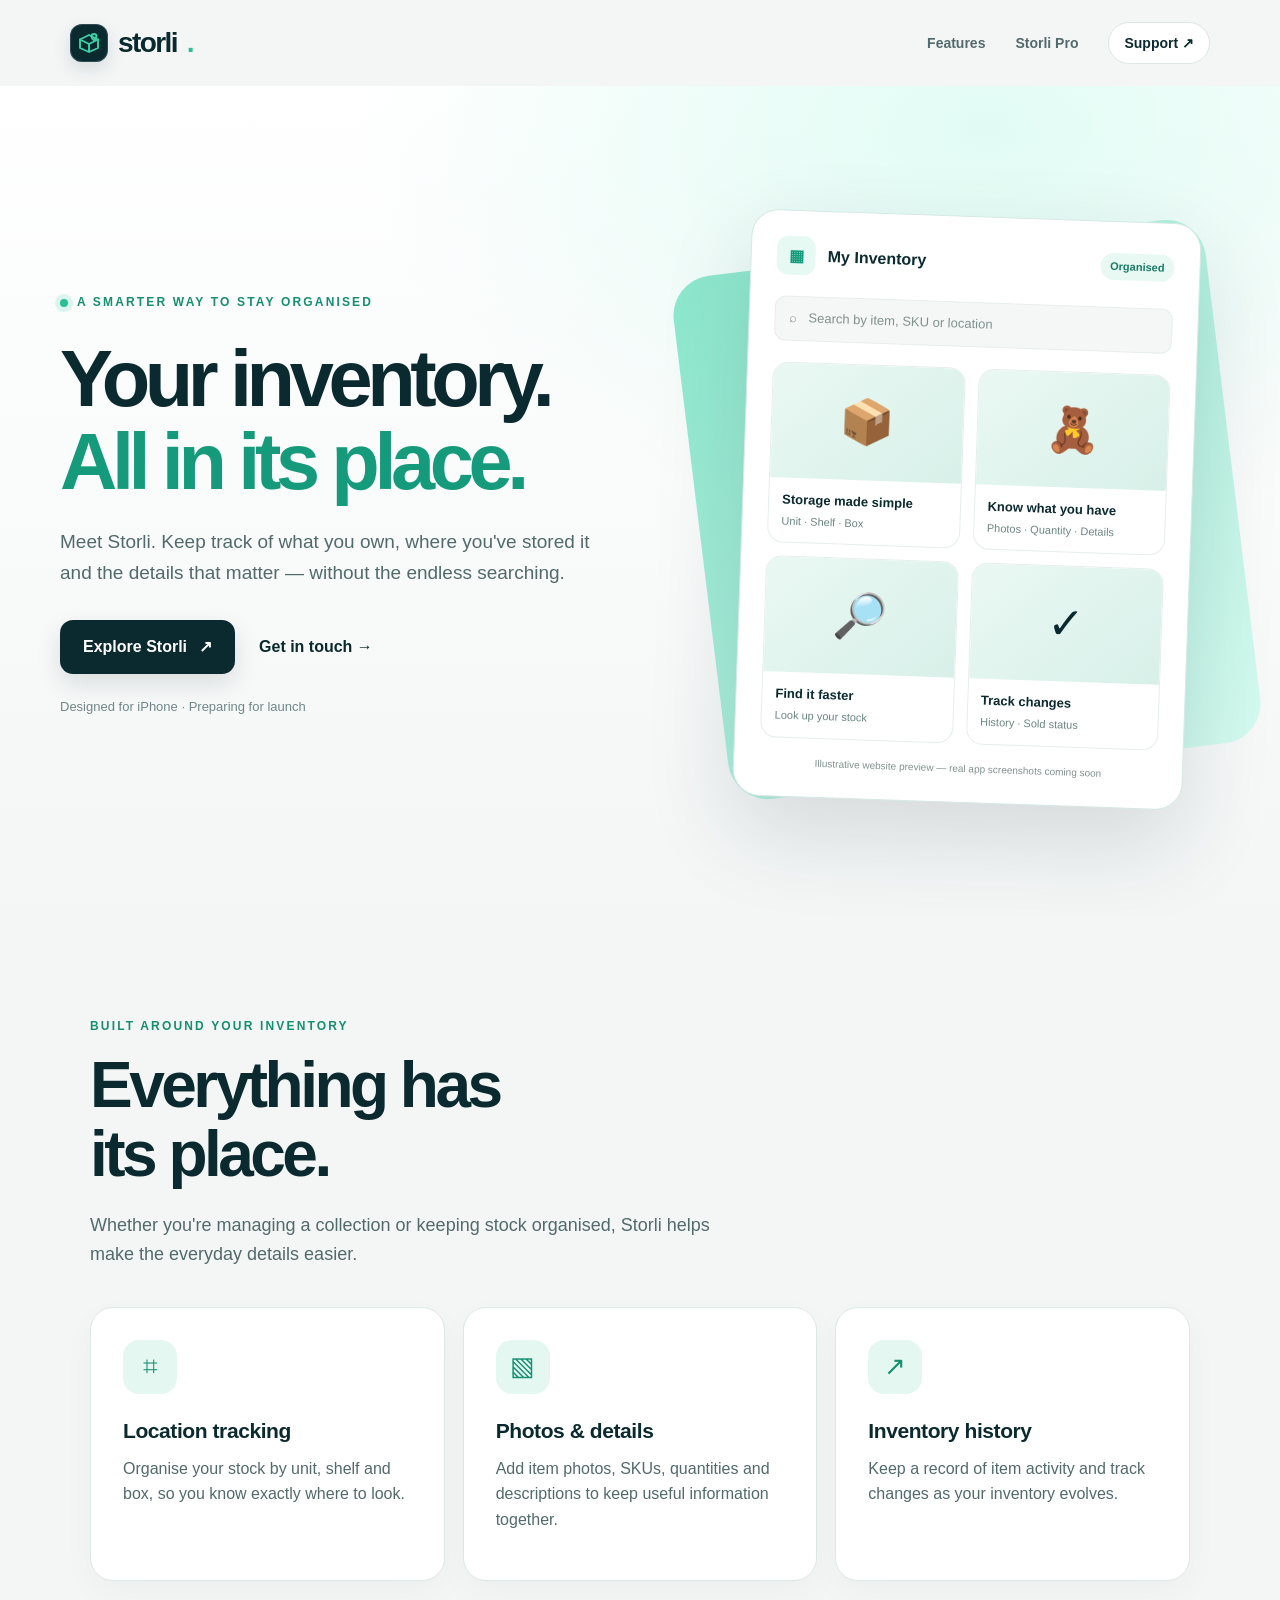
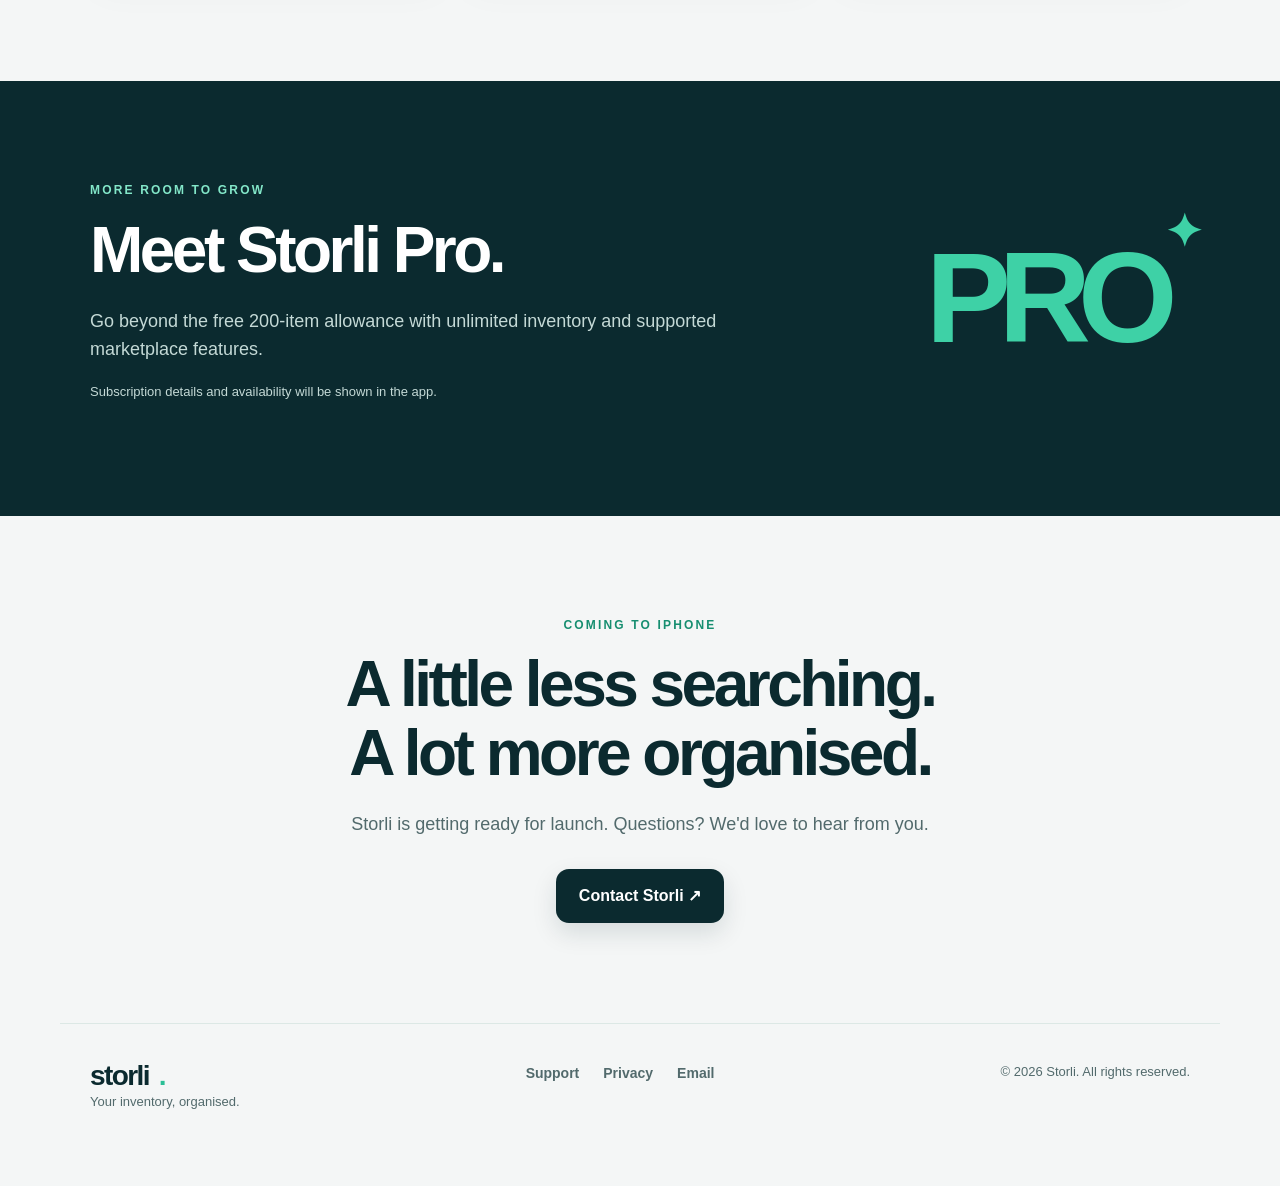
==== index.html @ d8a902a0 "Add files via upload" ====
<!doctype html>
<html lang="en"><head><meta charset="utf-8"><meta name="viewport" content="width=device-width,initial-scale=1"><meta name="theme-color" content="#0B2A2F"><meta name="description" content="Storli helps you organise your inventory, track where items are stored and find stock fast."><title>Storli — Your inventory, organised.</title><link rel="stylesheet" href="styles.css"></head>
<body>
<header class="nav"><a class="brand" href="/" aria-label="Storli home"><span class="brand-icon" aria-label="Illustrative brand mark; replace with approved app logo"><svg viewBox="0 0 24 24" fill="none" stroke="currentColor" stroke-width="1.9" stroke-linecap="round" stroke-linejoin="round" aria-hidden="true"><path d="M3 8.5 12 4l9 4.5-9 4.5-9-4.5Z"/><path d="M3 8.5V17l9 4 9-4v-8.5M12 13v8"/><path d="M17 3c-1.5 0-2.5 1-2.5 2.4 0 1.6 2.5 3.8 2.5 3.8s2.5-2.2 2.5-3.8C19.5 4 18.5 3 17 3Z"/></svg></span>storli<span class="word-dot">.</span></a><nav aria-label="Main navigation"><a href="#features">Features</a><a href="#pro">Storli Pro</a><a class="nav-cta" href="support.html">Support ↗</a></nav></header>
<main>
<section class="hero"><div class="hero-inner"><div class="hero-copy reveal"><div class="eyebrow">A smarter way to stay organised</div><h1>Your inventory.<br><em>All in its place.</em></h1><p>Meet Storli. Keep track of what you own, where you've stored it and the details that matter — without the endless searching.</p><div class="actions"><a class="button" href="#features">Explore Storli <span aria-hidden="true">↗</span></a><a class="quiet" href="support.html">Get in touch →</a></div><p class="micro">Designed for iPhone · Preparing for launch</p></div>
<div class="preview-shell reveal"><div class="preview" aria-label="Illustrative inventory preview, not a screenshot of the app"><div class="preview-head"><span class="preview-icon">▦</span><span>My Inventory</span><span class="preview-count">Organised</span></div><div class="searchbar">⌕ &nbsp; Search by item, SKU or location</div><div class="sample-grid"><div class="sample"><div class="illustration">📦</div><div class="sample-body"><b>Storage made simple</b><small>Unit · Shelf · Box</small></div></div><div class="sample"><div class="illustration">🧸</div><div class="sample-body"><b>Know what you have</b><small>Photos · Quantity · Details</small></div></div><div class="sample"><div class="illustration">🔎</div><div class="sample-body"><b>Find it faster</b><small>Look up your stock</small></div></div><div class="sample"><div class="illustration">✓</div><div class="sample-body"><b>Track changes</b><small>History · Sold status</small></div></div></div><div class="preview-foot">Illustrative website preview — real app screenshots coming soon</div></div></div></div></section>
<section class="section" id="features"><div class="section-label">Built around your inventory</div><h2>Everything has<br>its place.</h2><p class="section-intro">Whether you're managing a collection or keeping stock organised, Storli helps make the everyday details easier.</p><div class="features"><article><div class="feature-icon">⌗</div><h3>Location tracking</h3><p>Organise your stock by unit, shelf and box, so you know exactly where to look.</p></article><article><div class="feature-icon">▧</div><h3>Photos & details</h3><p>Add item photos, SKUs, quantities and descriptions to keep useful information together.</p></article><article><div class="feature-icon">↗</div><h3>Inventory history</h3><p>Keep a record of item activity and track changes as your inventory evolves.</p></article></div></section>
<div class="pro-wrap"><section class="section pro" id="pro"><div><div class="section-label">More room to grow</div><h2>Meet Storli Pro.</h2><p>Go beyond the free 200-item allowance with unlimited inventory and supported marketplace features.</p><p class="pro-note">Subscription details and availability will be shown in the app.</p></div><div class="pro-mark" aria-label="Storli Pro">PRO<span>✦</span></div></section></div>
<section class="section final-cta"><div class="section-label">Coming to iPhone</div><h2>A little less searching.<br>A lot more organised.</h2><p>Storli is getting ready for launch. Questions? We'd love to hear from you.</p><a class="button" href="mailto:support@storliapp.co.uk">Contact Storli ↗</a></section>
</main><footer><div><a class="brand" href="/">storli<span class="word-dot">.</span></a><p>Your inventory, organised.</p></div><div class="footer-links"><a href="support.html">Support</a><a href="privacy.html">Privacy</a><a href="mailto:support@storliapp.co.uk">Email</a></div><small>© <span id="year"></span> Storli. All rights reserved.</small></footer><script src="script.js"></script></body></html>
---- styles.css ----
:root{color-scheme:light;--mint:#3ED1A6;--mint-deep:#2BBF96;--ink:#0B2A2F;--bg:#F4F6F6;--white:#fff;--muted:#526a6c;--line:#dce8e5;--shadow:0 24px 65px rgba(11,42,47,.09)}*{box-sizing:border-box}html{scroll-behavior:smooth}body{margin:0;color:var(--ink);background:var(--bg);font-family:-apple-system,BlinkMacSystemFont,"Segoe UI",sans-serif;line-height:1.6;-webkit-font-smoothing:antialiased}a{color:inherit;text-decoration:none}a:focus-visible,button:focus-visible{outline:3px solid var(--mint-deep);outline-offset:4px}.nav{display:flex;align-items:center;justify-content:space-between;gap:18px;max-width:1200px;margin:auto;padding:22px 30px}.brand{display:inline-flex;align-items:center;gap:10px;font-size:28px;font-weight:800;letter-spacing:-1.6px;line-height:1}.brand span.word-dot{color:var(--mint-deep)}.brand-icon{width:38px;height:38px;display:grid;place-items:center;background:var(--ink);color:var(--mint);border-radius:12px;box-shadow:0 7px 18px #0b2a2f20}.brand-icon svg{width:24px;height:24px}.brand-icon[aria-label]{position:relative}.brand-icon:after{content:"";position:absolute;inset:0;border:1px solid #ffffff28;border-radius:12px}nav{display:flex;align-items:center;gap:30px}nav a,.footer-links a{font-size:14px;font-weight:650;color:var(--muted)}nav a:hover,.footer-links a:hover{color:var(--mint-deep)}.nav .nav-cta{border:1px solid var(--line);background:#fff;padding:9px 15px;border-radius:999px;color:var(--ink)}.hero{position:relative;overflow:hidden;padding:102px 25px 86px;background:radial-gradient(ellipse 65% 65% at 77% 5%,#baf8e66e,transparent 75%),linear-gradient(180deg,#fff 0%,var(--bg) 100%)}.hero-inner{max-width:1160px;margin:auto;display:grid;grid-template-columns:1.08fr .92fr;align-items:center;gap:60px}.eyebrow,.section-label{font-size:12px;letter-spacing:.18em;font-weight:800;color:#168e70;text-transform:uppercase}.eyebrow{display:inline-flex;align-items:center;gap:9px}.eyebrow:before{content:"";width:8px;height:8px;border-radius:50%;background:var(--mint-deep);box-shadow:0 0 0 5px #3ed1a62b}h1,h2,h3,p{margin-top:0}.hero h1{font-size:clamp(48px,6.2vw,85px);line-height:1.04;letter-spacing:-.068em;margin:24px 0}.hero h1 em{font-style:normal;color:#159b7b}.hero p{font-size:19px;color:var(--muted);max-width:550px}.actions{display:flex;align-items:center;flex-wrap:wrap;gap:24px;margin-top:32px}.button{display:inline-flex;align-items:center;justify-content:center;gap:12px;background:var(--ink);color:#fff;padding:14px 23px;border-radius:13px;font-weight:750;box-shadow:0 10px 24px #0b2a2f20;transition:transform .2s,background .2s}.button:hover{transform:translateY(-2px);background:#15515a}.quiet{font-weight:700;color:var(--ink)}.quiet:hover{color:#168e70}.micro{font-size:13px!important;color:#708789!important;margin-top:23px}.preview-shell{position:relative;padding:28px}.preview-shell:before{content:"";position:absolute;inset:9% -3%;border-radius:40px;background:linear-gradient(135deg,#8be7cc,#d5faf0);transform:rotate(-7deg)}.preview{position:relative;border:1px solid #d5e9e3;background:#fff;border-radius:27px;padding:25px;box-shadow:0 35px 90px #0b2a2f24;transform:rotate(2deg)}.preview-head{display:flex;align-items:center;gap:12px;font-weight:800}.preview-icon{display:grid;place-items:center;width:39px;height:39px;border-radius:12px;background:#e6faf3;color:#159b7b}.preview-count{margin-left:auto;background:#e8f9f3;color:#177c64;border-radius:999px;padding:5px 10px;font-size:11px}.searchbar{background:#f4f7f6;border:1px solid #e7eeeb;color:#80918e;border-radius:11px;padding:11px 14px;margin:21px 0;font-size:13px}.sample-grid{display:grid;grid-template-columns:repeat(2,1fr);gap:13px}.sample{border:1px solid #e6eeeb;border-radius:16px;overflow:hidden;background:#fff}.illustration{height:115px;display:grid;place-items:center;background:linear-gradient(140deg,#eaf8f3,#d8f0e9);font-size:44px}.sample-body{padding:12px 13px;display:flex;flex-direction:column;gap:2px}.sample b{font-size:13px}.sample small{font-size:11px;color:#6b8581}.preview-foot{font-size:10px;text-align:center;color:#80918e;margin-top:17px}.section{max-width:1160px;margin:auto;padding:100px 30px}.section h2{font-size:clamp(39px,5vw,64px);line-height:1.08;letter-spacing:-.055em;margin:15px 0 22px}.section-intro{max-width:620px;color:var(--muted);font-size:18px;margin-bottom:38px}.features{display:grid;grid-template-columns:repeat(3,1fr);gap:18px}.features article{padding:32px;border:1px solid var(--line);border-radius:23px;background:#fff;box-shadow:0 12px 35px #0b2a2f08;transition:transform .2s,box-shadow .2s}.features article:hover{transform:translateY(-4px);box-shadow:var(--shadow)}.feature-icon{display:grid;place-items:center;width:54px;height:54px;border-radius:16px;background:#e4f8f1;color:#168e70;font-size:26px}.features h3{margin:20px 0 8px;font-size:21px;letter-spacing:-.02em}.features p,.pro p,.final-cta p{color:var(--muted);font-size:16px}.pro-wrap{background:var(--ink);color:#fff;overflow:hidden}.pro{display:flex;justify-content:space-between;align-items:center;gap:40px}.pro .section-label{color:#83e7c9}.pro>div:first-child{max-width:670px}.pro p{color:#c4d9d6;font-size:18px}.pro-mark{position:relative;font-size:clamp(68px,10vw,150px);font-weight:900;letter-spacing:-.1em;color:var(--mint)}.pro-mark span{font-size:.35em;vertical-align:top}.pro-note{font-size:13px!important}.final-cta{text-align:center}.final-cta p{font-size:18px;margin-bottom:30px}footer{max-width:1160px;margin:auto;padding:38px 30px 60px;border-top:1px solid var(--line);display:flex;justify-content:space-between;align-items:start;gap:22px;flex-wrap:wrap}footer p,footer small{color:var(--muted);font-size:13px}.footer-links{display:flex;gap:24px;flex-wrap:wrap}.subpage{max-width:830px;margin:75px auto 115px;padding:0 30px;min-height:45vh}.subpage h1{font-size:clamp(43px,6vw,67px);line-height:1.1;letter-spacing:-.055em;margin:16px 0 22px}.subpage p,.subpage li{color:var(--muted)}.subpage a:not(.button){color:#168e70;text-decoration:underline;text-underline-offset:3px}.notice{border:1px solid #f0d69b;background:#fff9ec;border-radius:18px;padding:23px;margin:32px 0}.notice p{margin-bottom:0}.info-card{background:#fff;border:1px solid var(--line);padding:26px;border-radius:20px;margin:30px 0}.info-card h2{margin-bottom:8px}.info-card p:last-child{margin-bottom:0}.reveal{animation:fadeUp .65s both}@keyframes fadeUp{from{opacity:0;transform:translateY(18px)}to{opacity:1;transform:translateY(0)}}@media(prefers-reduced-motion:reduce){html{scroll-behavior:auto}.reveal{animation:none}.button,.features article{transition:none}}@media(max-width:850px){.hero-inner{grid-template-columns:1fr;gap:35px}.hero{padding-top:65px}.hero-copy{text-align:center}.hero p{margin-left:auto;margin-right:auto}.actions{justify-content:center}.micro{text-align:center}.preview-shell{max-width:540px;margin:auto;width:100%}.features{grid-template-columns:1fr 1fr}.pro-mark{font-size:100px}}@media(max-width:620px){.nav{padding:17px 20px}.brand{font-size:24px}.brand-icon{width:34px;height:34px}nav{gap:14px}nav a{font-size:12px}nav .nav-cta{display:none}.hero{padding:62px 18px 70px}.hero h1{font-size:clamp(46px,12vw,66px)}.hero p{font-size:17px}.actions{gap:20px}.preview-shell{padding:10px}.preview{padding:15px;border-radius:20px}.illustration{height:85px}.section{padding:75px 22px}.features{grid-template-columns:1fr}.pro{display:block}.pro-mark{margin-top:25px;font-size:90px}.subpage{margin-top:55px;padding:0 22px}footer{display:block;padding:32px 22px 55px}.footer-links{margin:23px 0}}
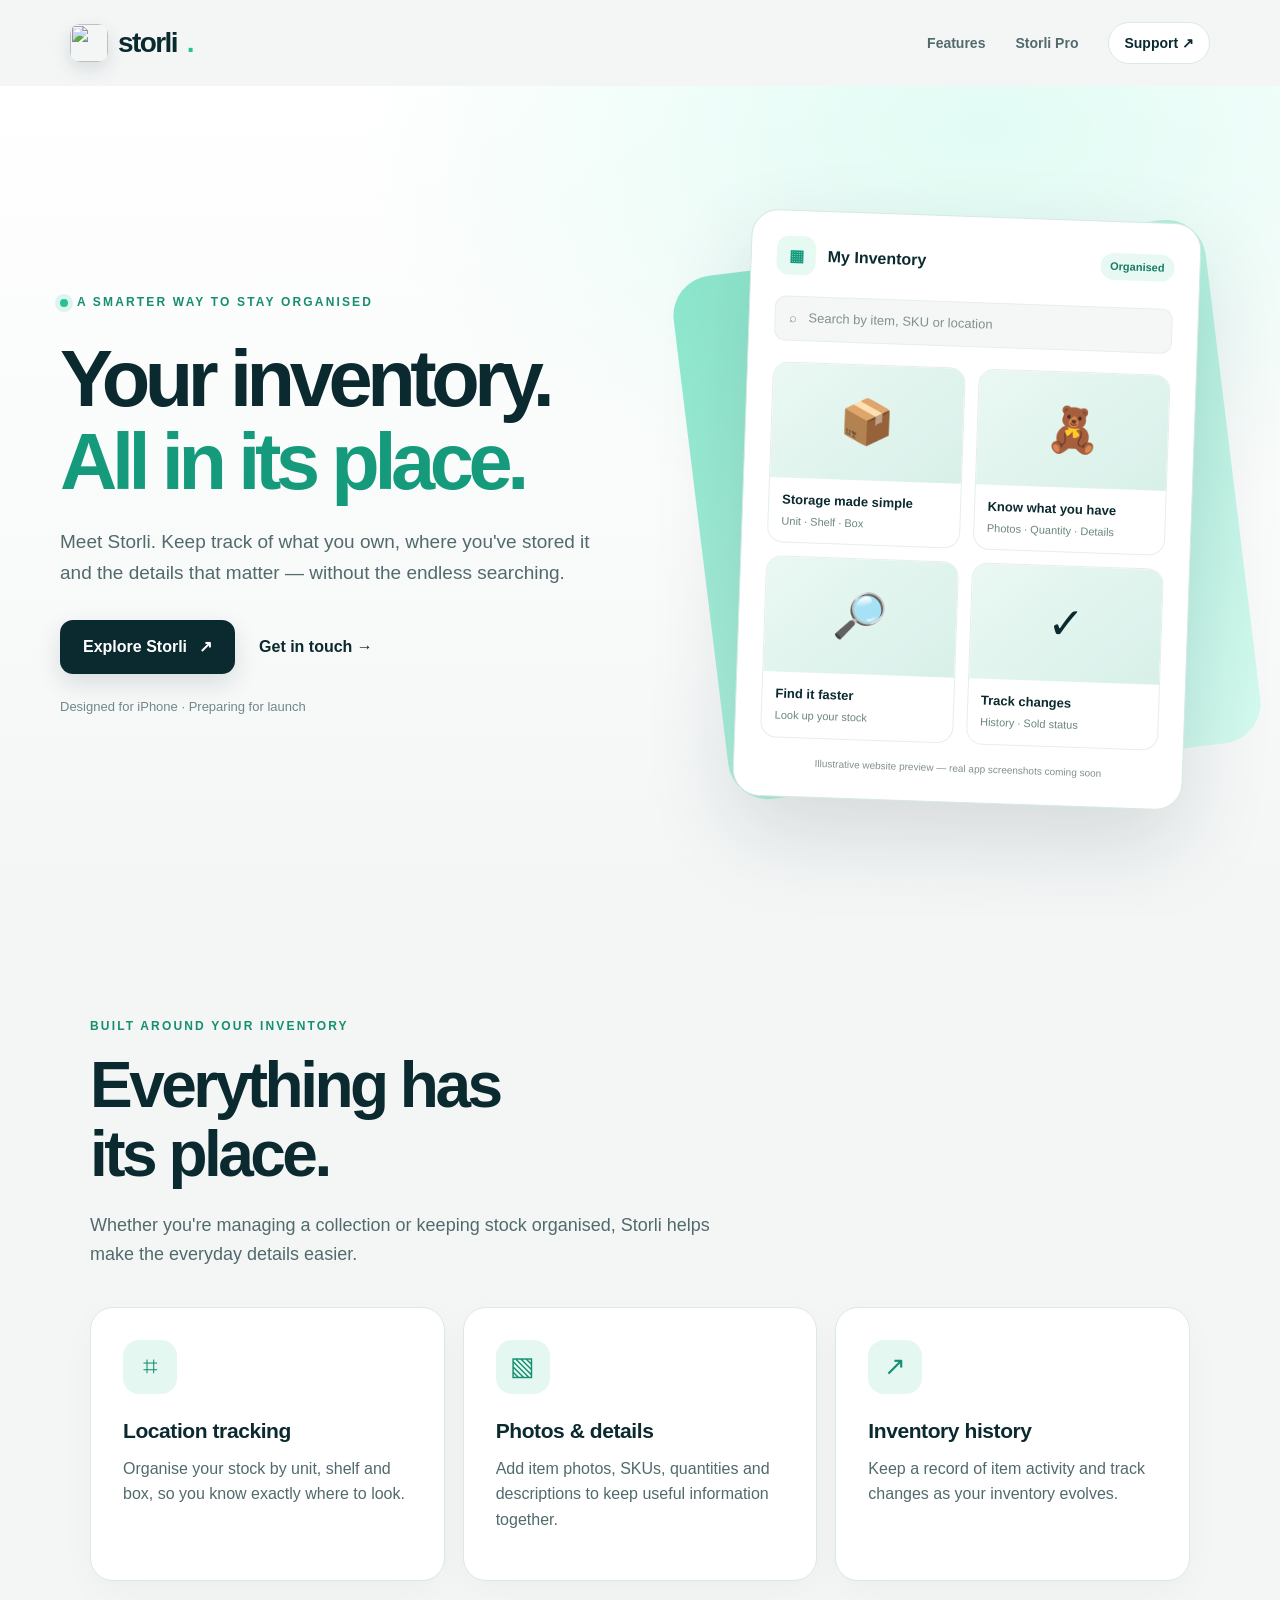
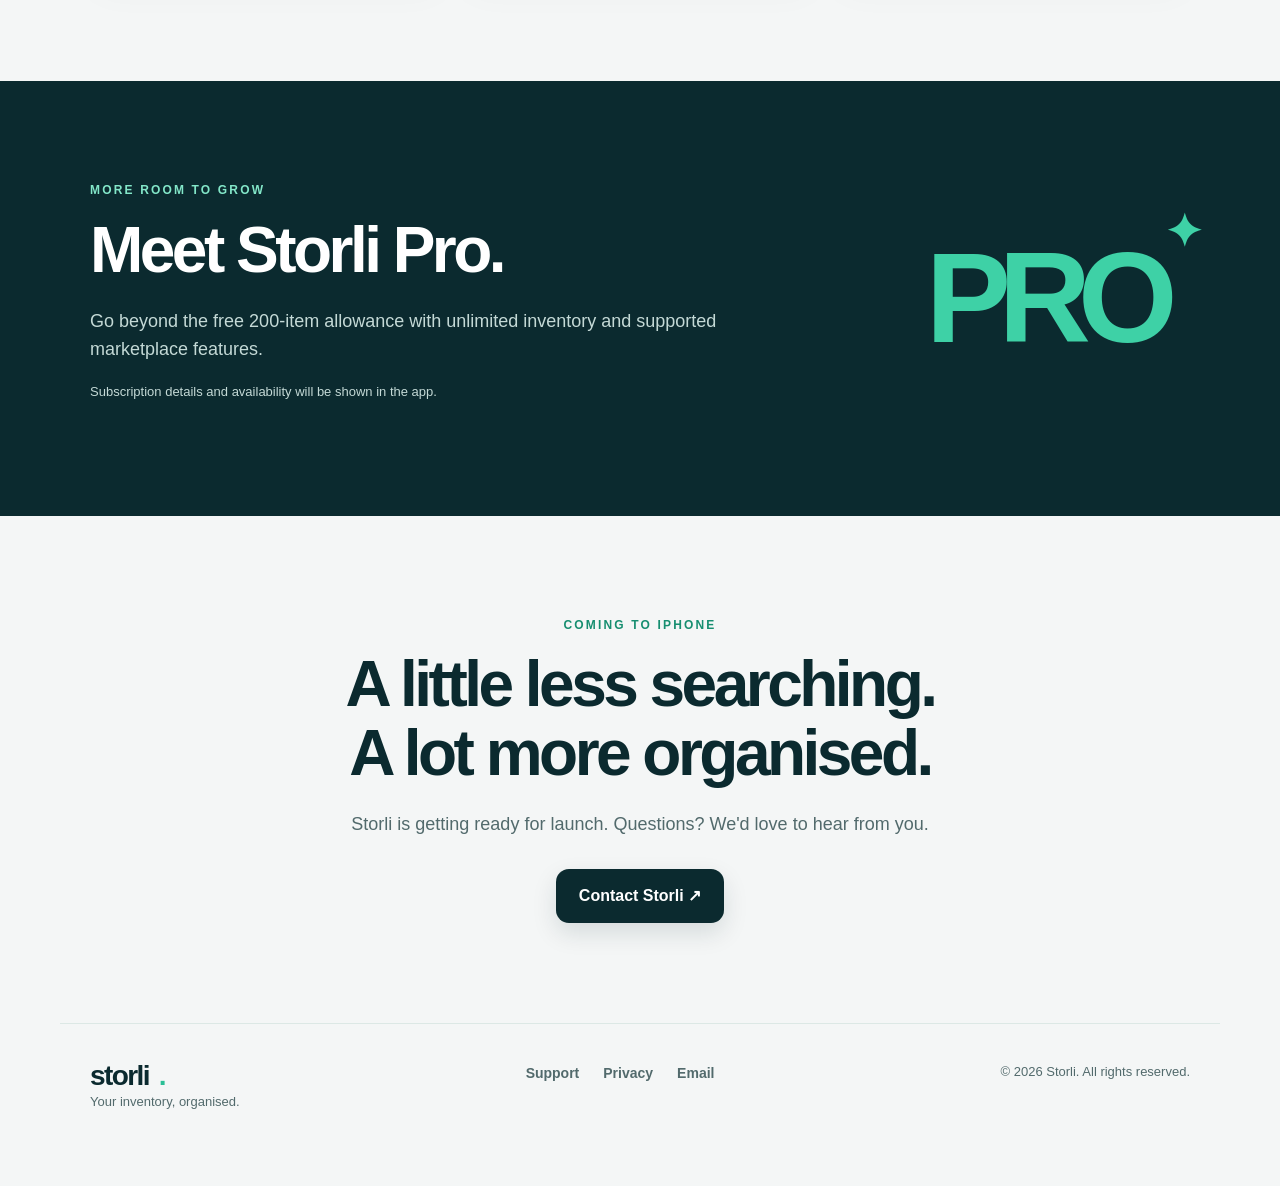
==== commit 238289d1: "Add files via upload" ====
--- a/index.html
+++ b/index.html
@@ -1,7 +1,7 @@
 <!doctype html>
-<html lang="en"><head><meta charset="utf-8"><meta name="viewport" content="width=device-width,initial-scale=1"><meta name="theme-color" content="#0B2A2F"><meta name="description" content="Storli helps you organise your inventory, track where items are stored and find stock fast."><title>Storli — Your inventory, organised.</title><link rel="stylesheet" href="styles.css"></head>
+<html lang="en"><head><meta charset="utf-8"><meta name="viewport" content="width=device-width,initial-scale=1"><meta name="theme-color" content="#0B2A2F"><meta name="description" content="Storli helps you organise your inventory, track where items are stored and find stock fast."><title>Storli — Your inventory, organised.</title><link rel="icon" type="image/png" href="favicon.png"><link rel="apple-touch-icon" href="apple-touch-icon.png"><link rel="stylesheet" href="styles.css"></head>
 <body>
-<header class="nav"><a class="brand" href="/" aria-label="Storli home"><span class="brand-icon" aria-label="Illustrative brand mark; replace with approved app logo"><svg viewBox="0 0 24 24" fill="none" stroke="currentColor" stroke-width="1.9" stroke-linecap="round" stroke-linejoin="round" aria-hidden="true"><path d="M3 8.5 12 4l9 4.5-9 4.5-9-4.5Z"/><path d="M3 8.5V17l9 4 9-4v-8.5M12 13v8"/><path d="M17 3c-1.5 0-2.5 1-2.5 2.4 0 1.6 2.5 3.8 2.5 3.8s2.5-2.2 2.5-3.8C19.5 4 18.5 3 17 3Z"/></svg></span>storli<span class="word-dot">.</span></a><nav aria-label="Main navigation"><a href="#features">Features</a><a href="#pro">Storli Pro</a><a class="nav-cta" href="support.html">Support ↗</a></nav></header>
+<header class="nav"><a class="brand" href="/" aria-label="Storli home"><img class="brand-icon" src="assets/storli-icon.png" alt="" width="38" height="38">storli<span class="word-dot">.</span></a><nav aria-label="Main navigation"><a href="#features">Features</a><a href="#pro">Storli Pro</a><a class="nav-cta" href="support.html">Support ↗</a></nav></header>
 <main>
 <section class="hero"><div class="hero-inner"><div class="hero-copy reveal"><div class="eyebrow">A smarter way to stay organised</div><h1>Your inventory.<br><em>All in its place.</em></h1><p>Meet Storli. Keep track of what you own, where you've stored it and the details that matter — without the endless searching.</p><div class="actions"><a class="button" href="#features">Explore Storli <span aria-hidden="true">↗</span></a><a class="quiet" href="support.html">Get in touch →</a></div><p class="micro">Designed for iPhone · Preparing for launch</p></div>
 <div class="preview-shell reveal"><div class="preview" aria-label="Illustrative inventory preview, not a screenshot of the app"><div class="preview-head"><span class="preview-icon">▦</span><span>My Inventory</span><span class="preview-count">Organised</span></div><div class="searchbar">⌕ &nbsp; Search by item, SKU or location</div><div class="sample-grid"><div class="sample"><div class="illustration">📦</div><div class="sample-body"><b>Storage made simple</b><small>Unit · Shelf · Box</small></div></div><div class="sample"><div class="illustration">🧸</div><div class="sample-body"><b>Know what you have</b><small>Photos · Quantity · Details</small></div></div><div class="sample"><div class="illustration">🔎</div><div class="sample-body"><b>Find it faster</b><small>Look up your stock</small></div></div><div class="sample"><div class="illustration">✓</div><div class="sample-body"><b>Track changes</b><small>History · Sold status</small></div></div></div><div class="preview-foot">Illustrative website preview — real app screenshots coming soon</div></div></div></div></section>
--- a/styles.css
+++ b/styles.css
@@ -1 +1,4 @@
 :root{color-scheme:light;--mint:#3ED1A6;--mint-deep:#2BBF96;--ink:#0B2A2F;--bg:#F4F6F6;--white:#fff;--muted:#526a6c;--line:#dce8e5;--shadow:0 24px 65px rgba(11,42,47,.09)}*{box-sizing:border-box}html{scroll-behavior:smooth}body{margin:0;color:var(--ink);background:var(--bg);font-family:-apple-system,BlinkMacSystemFont,"Segoe UI",sans-serif;line-height:1.6;-webkit-font-smoothing:antialiased}a{color:inherit;text-decoration:none}a:focus-visible,button:focus-visible{outline:3px solid var(--mint-deep);outline-offset:4px}.nav{display:flex;align-items:center;justify-content:space-between;gap:18px;max-width:1200px;margin:auto;padding:22px 30px}.brand{display:inline-flex;align-items:center;gap:10px;font-size:28px;font-weight:800;letter-spacing:-1.6px;line-height:1}.brand span.word-dot{color:var(--mint-deep)}.brand-icon{width:38px;height:38px;display:grid;place-items:center;background:var(--ink);color:var(--mint);border-radius:12px;box-shadow:0 7px 18px #0b2a2f20}.brand-icon svg{width:24px;height:24px}.brand-icon[aria-label]{position:relative}.brand-icon:after{content:"";position:absolute;inset:0;border:1px solid #ffffff28;border-radius:12px}nav{display:flex;align-items:center;gap:30px}nav a,.footer-links a{font-size:14px;font-weight:650;color:var(--muted)}nav a:hover,.footer-links a:hover{color:var(--mint-deep)}.nav .nav-cta{border:1px solid var(--line);background:#fff;padding:9px 15px;border-radius:999px;color:var(--ink)}.hero{position:relative;overflow:hidden;padding:102px 25px 86px;background:radial-gradient(ellipse 65% 65% at 77% 5%,#baf8e66e,transparent 75%),linear-gradient(180deg,#fff 0%,var(--bg) 100%)}.hero-inner{max-width:1160px;margin:auto;display:grid;grid-template-columns:1.08fr .92fr;align-items:center;gap:60px}.eyebrow,.section-label{font-size:12px;letter-spacing:.18em;font-weight:800;color:#168e70;text-transform:uppercase}.eyebrow{display:inline-flex;align-items:center;gap:9px}.eyebrow:before{content:"";width:8px;height:8px;border-radius:50%;background:var(--mint-deep);box-shadow:0 0 0 5px #3ed1a62b}h1,h2,h3,p{margin-top:0}.hero h1{font-size:clamp(48px,6.2vw,85px);line-height:1.04;letter-spacing:-.068em;margin:24px 0}.hero h1 em{font-style:normal;color:#159b7b}.hero p{font-size:19px;color:var(--muted);max-width:550px}.actions{display:flex;align-items:center;flex-wrap:wrap;gap:24px;margin-top:32px}.button{display:inline-flex;align-items:center;justify-content:center;gap:12px;background:var(--ink);color:#fff;padding:14px 23px;border-radius:13px;font-weight:750;box-shadow:0 10px 24px #0b2a2f20;transition:transform .2s,background .2s}.button:hover{transform:translateY(-2px);background:#15515a}.quiet{font-weight:700;color:var(--ink)}.quiet:hover{color:#168e70}.micro{font-size:13px!important;color:#708789!important;margin-top:23px}.preview-shell{position:relative;padding:28px}.preview-shell:before{content:"";position:absolute;inset:9% -3%;border-radius:40px;background:linear-gradient(135deg,#8be7cc,#d5faf0);transform:rotate(-7deg)}.preview{position:relative;border:1px solid #d5e9e3;background:#fff;border-radius:27px;padding:25px;box-shadow:0 35px 90px #0b2a2f24;transform:rotate(2deg)}.preview-head{display:flex;align-items:center;gap:12px;font-weight:800}.preview-icon{display:grid;place-items:center;width:39px;height:39px;border-radius:12px;background:#e6faf3;color:#159b7b}.preview-count{margin-left:auto;background:#e8f9f3;color:#177c64;border-radius:999px;padding:5px 10px;font-size:11px}.searchbar{background:#f4f7f6;border:1px solid #e7eeeb;color:#80918e;border-radius:11px;padding:11px 14px;margin:21px 0;font-size:13px}.sample-grid{display:grid;grid-template-columns:repeat(2,1fr);gap:13px}.sample{border:1px solid #e6eeeb;border-radius:16px;overflow:hidden;background:#fff}.illustration{height:115px;display:grid;place-items:center;background:linear-gradient(140deg,#eaf8f3,#d8f0e9);font-size:44px}.sample-body{padding:12px 13px;display:flex;flex-direction:column;gap:2px}.sample b{font-size:13px}.sample small{font-size:11px;color:#6b8581}.preview-foot{font-size:10px;text-align:center;color:#80918e;margin-top:17px}.section{max-width:1160px;margin:auto;padding:100px 30px}.section h2{font-size:clamp(39px,5vw,64px);line-height:1.08;letter-spacing:-.055em;margin:15px 0 22px}.section-intro{max-width:620px;color:var(--muted);font-size:18px;margin-bottom:38px}.features{display:grid;grid-template-columns:repeat(3,1fr);gap:18px}.features article{padding:32px;border:1px solid var(--line);border-radius:23px;background:#fff;box-shadow:0 12px 35px #0b2a2f08;transition:transform .2s,box-shadow .2s}.features article:hover{transform:translateY(-4px);box-shadow:var(--shadow)}.feature-icon{display:grid;place-items:center;width:54px;height:54px;border-radius:16px;background:#e4f8f1;color:#168e70;font-size:26px}.features h3{margin:20px 0 8px;font-size:21px;letter-spacing:-.02em}.features p,.pro p,.final-cta p{color:var(--muted);font-size:16px}.pro-wrap{background:var(--ink);color:#fff;overflow:hidden}.pro{display:flex;justify-content:space-between;align-items:center;gap:40px}.pro .section-label{color:#83e7c9}.pro>div:first-child{max-width:670px}.pro p{color:#c4d9d6;font-size:18px}.pro-mark{position:relative;font-size:clamp(68px,10vw,150px);font-weight:900;letter-spacing:-.1em;color:var(--mint)}.pro-mark span{font-size:.35em;vertical-align:top}.pro-note{font-size:13px!important}.final-cta{text-align:center}.final-cta p{font-size:18px;margin-bottom:30px}footer{max-width:1160px;margin:auto;padding:38px 30px 60px;border-top:1px solid var(--line);display:flex;justify-content:space-between;align-items:start;gap:22px;flex-wrap:wrap}footer p,footer small{color:var(--muted);font-size:13px}.footer-links{display:flex;gap:24px;flex-wrap:wrap}.subpage{max-width:830px;margin:75px auto 115px;padding:0 30px;min-height:45vh}.subpage h1{font-size:clamp(43px,6vw,67px);line-height:1.1;letter-spacing:-.055em;margin:16px 0 22px}.subpage p,.subpage li{color:var(--muted)}.subpage a:not(.button){color:#168e70;text-decoration:underline;text-underline-offset:3px}.notice{border:1px solid #f0d69b;background:#fff9ec;border-radius:18px;padding:23px;margin:32px 0}.notice p{margin-bottom:0}.info-card{background:#fff;border:1px solid var(--line);padding:26px;border-radius:20px;margin:30px 0}.info-card h2{margin-bottom:8px}.info-card p:last-child{margin-bottom:0}.reveal{animation:fadeUp .65s both}@keyframes fadeUp{from{opacity:0;transform:translateY(18px)}to{opacity:1;transform:translateY(0)}}@media(prefers-reduced-motion:reduce){html{scroll-behavior:auto}.reveal{animation:none}.button,.features article{transition:none}}@media(max-width:850px){.hero-inner{grid-template-columns:1fr;gap:35px}.hero{padding-top:65px}.hero-copy{text-align:center}.hero p{margin-left:auto;margin-right:auto}.actions{justify-content:center}.micro{text-align:center}.preview-shell{max-width:540px;margin:auto;width:100%}.features{grid-template-columns:1fr 1fr}.pro-mark{font-size:100px}}@media(max-width:620px){.nav{padding:17px 20px}.brand{font-size:24px}.brand-icon{width:34px;height:34px}nav{gap:14px}nav a{font-size:12px}nav .nav-cta{display:none}.hero{padding:62px 18px 70px}.hero h1{font-size:clamp(46px,12vw,66px)}.hero p{font-size:17px}.actions{gap:20px}.preview-shell{padding:10px}.preview{padding:15px;border-radius:20px}.illustration{height:85px}.section{padding:75px 22px}.features{grid-template-columns:1fr}.pro{display:block}.pro-mark{margin-top:25px;font-size:90px}.subpage{margin-top:55px;padding:0 22px}footer{display:block;padding:32px 22px 55px}.footer-links{margin:23px 0}} 
+
+/* Production app icon extracted from the supplied launch screenshot. */
+.brand-icon{display:block;object-fit:cover;background:transparent;border-radius:10px;box-shadow:0 7px 18px #0b2a2f20;flex-shrink:0}.brand-icon:after{content:none}
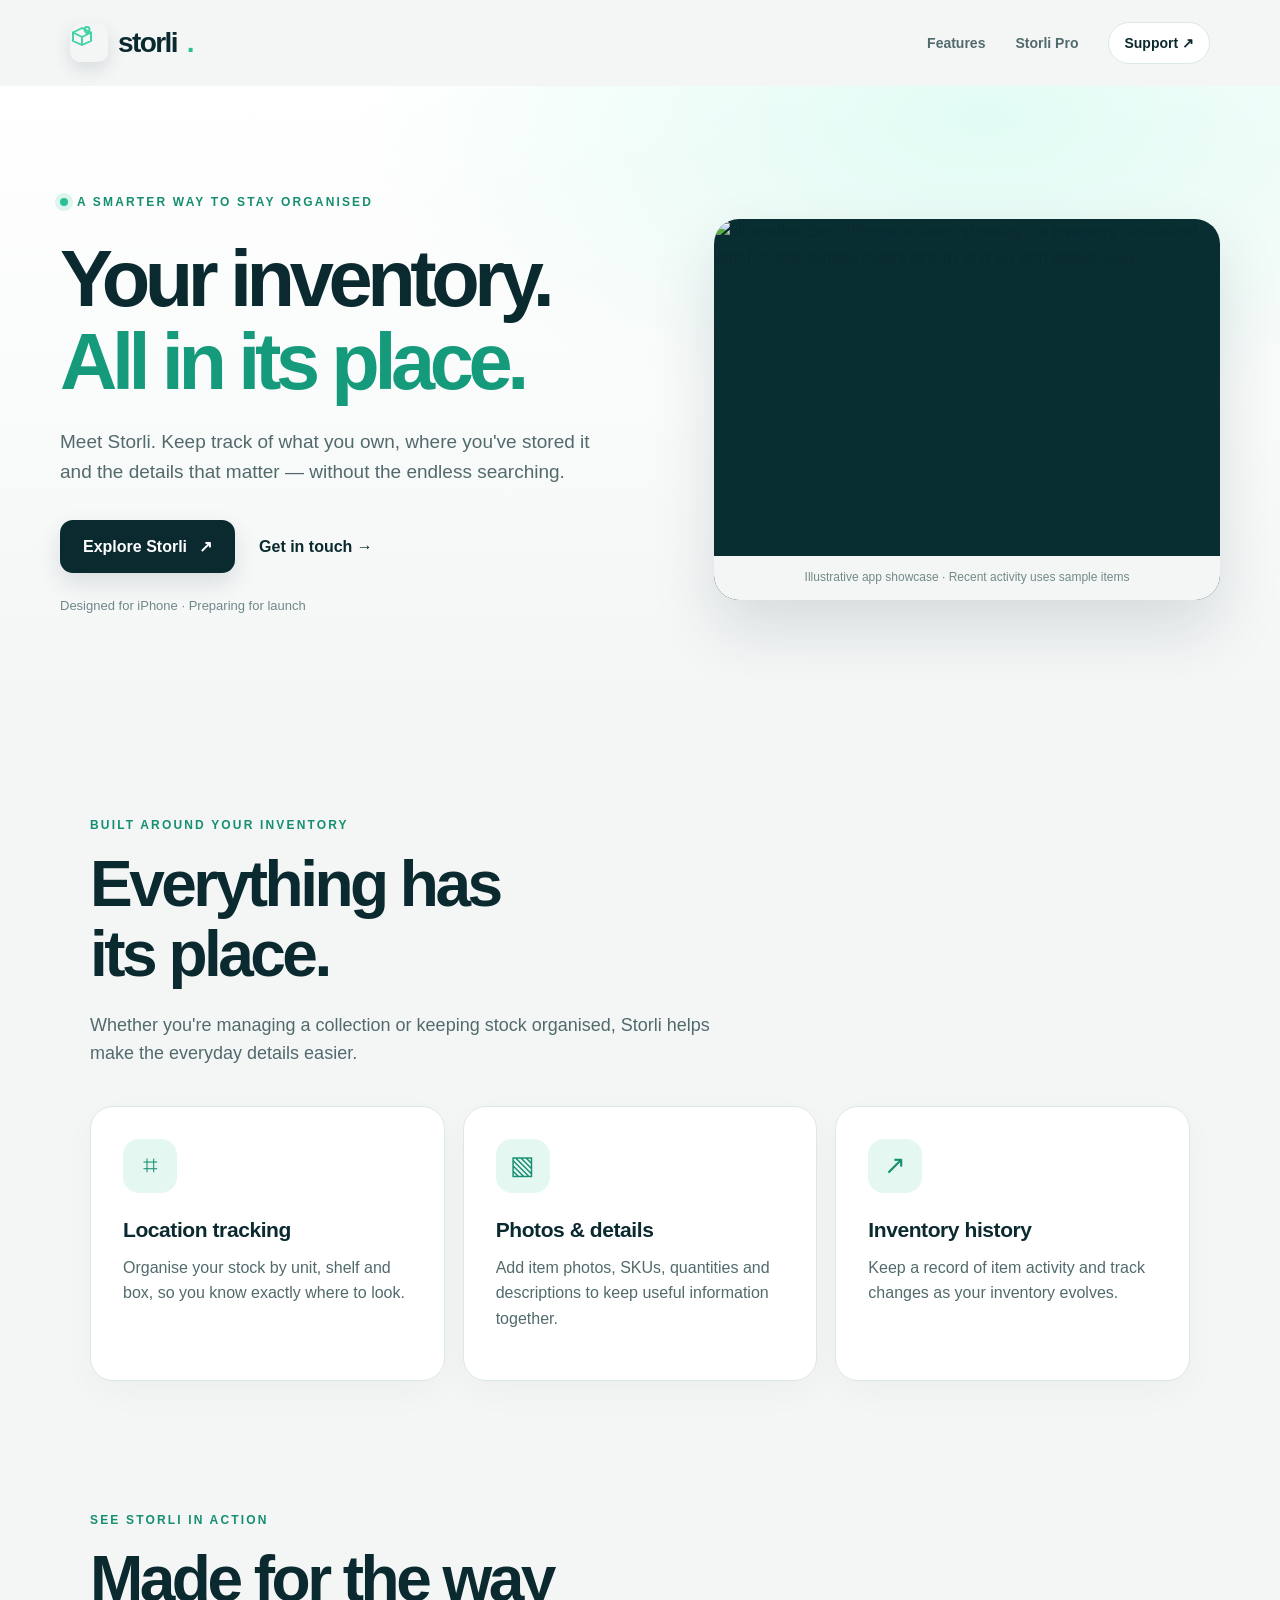
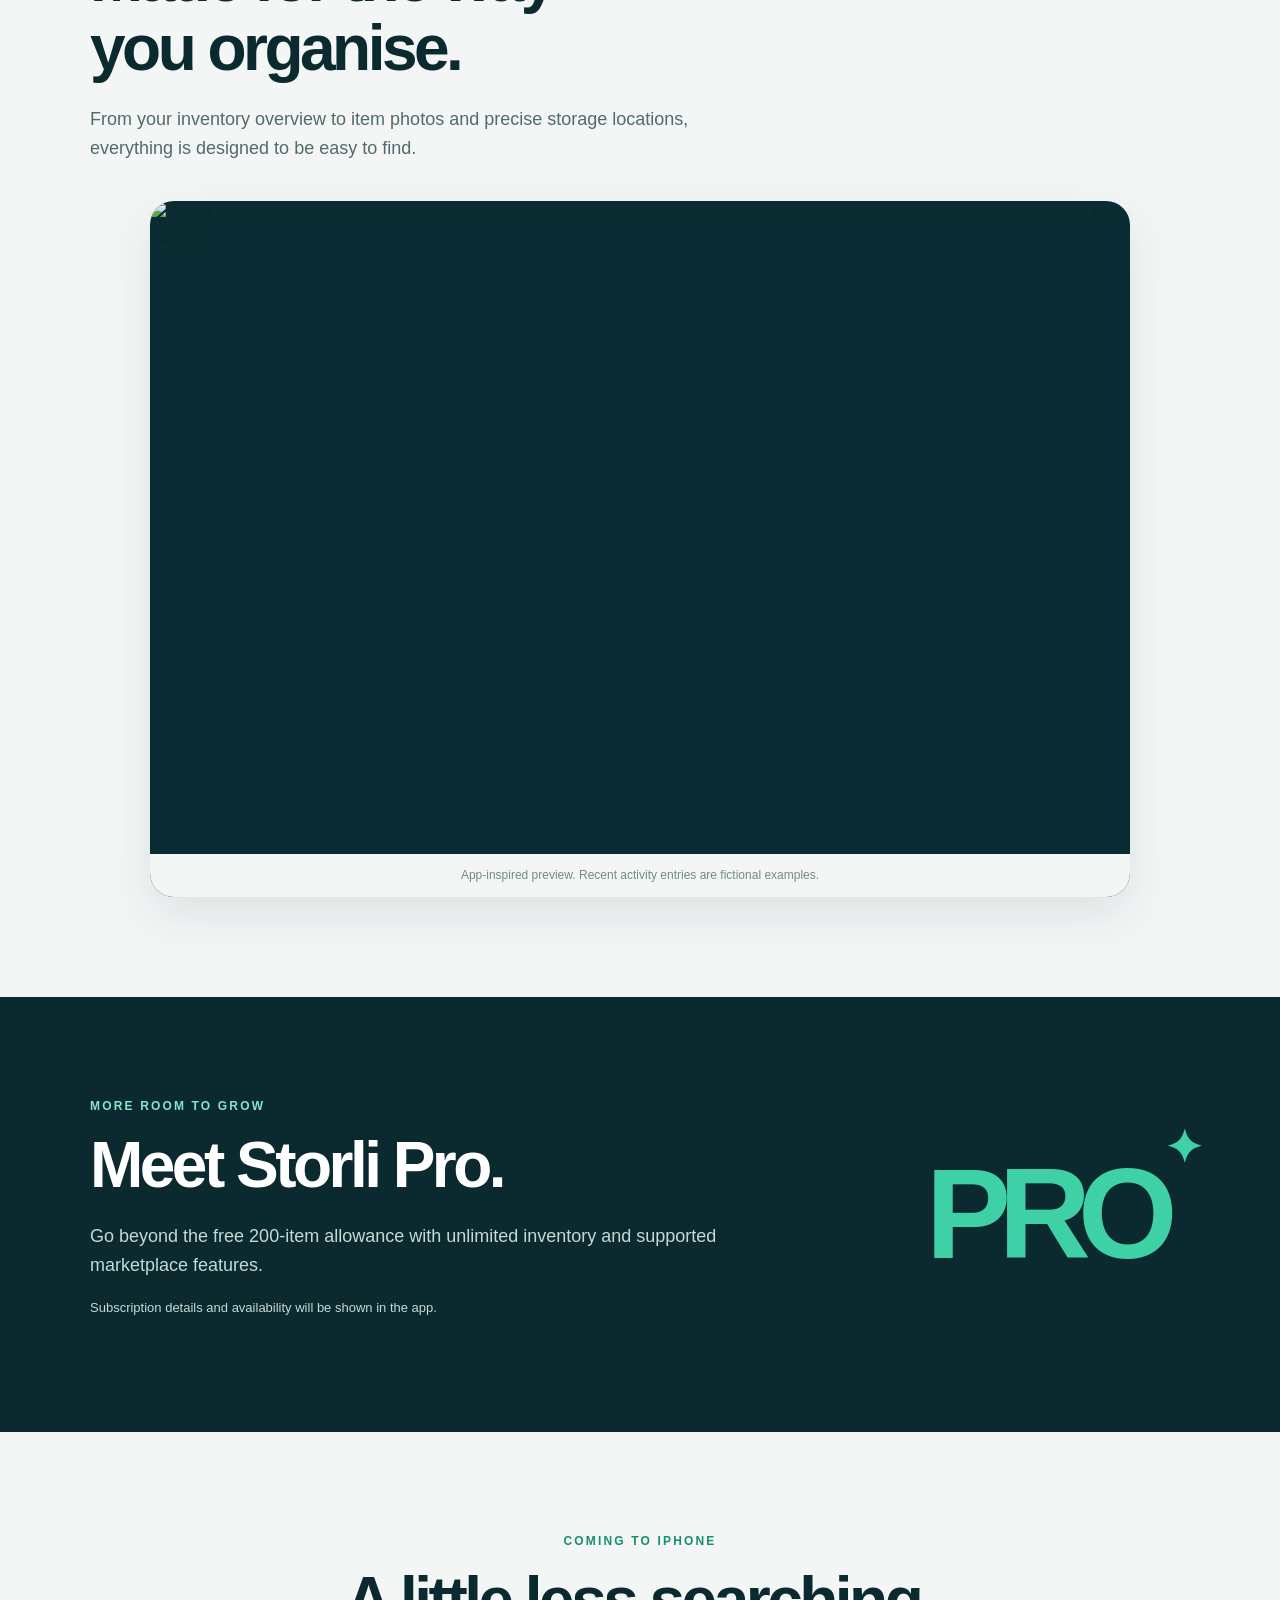
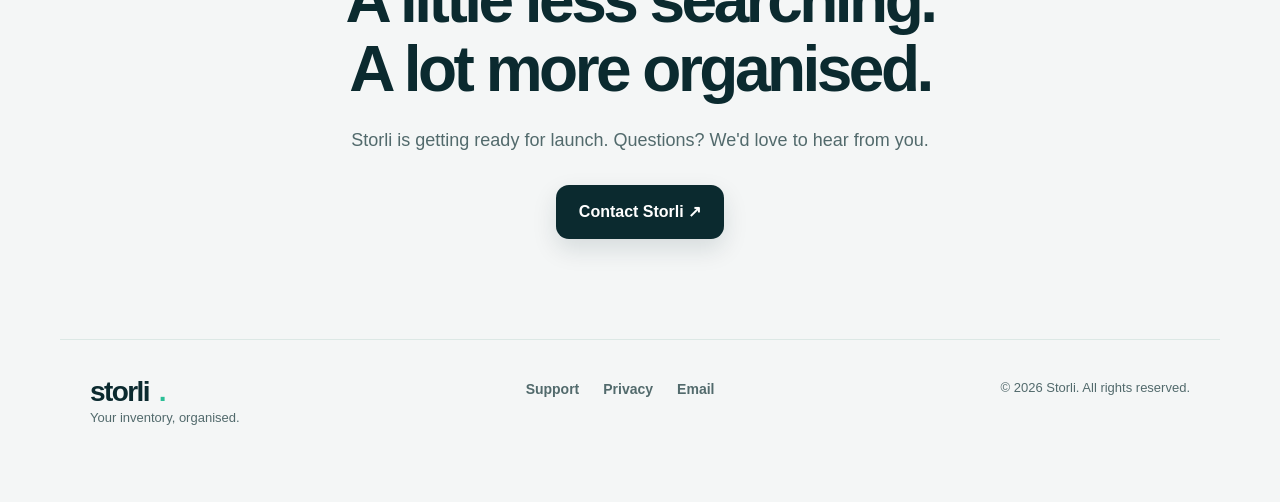
==== commit 21dc938c: "Add files via upload" ====
--- a/index.html
+++ b/index.html
@@ -1,11 +1,12 @@
 <!doctype html>
-<html lang="en"><head><meta charset="utf-8"><meta name="viewport" content="width=device-width,initial-scale=1"><meta name="theme-color" content="#0B2A2F"><meta name="description" content="Storli helps you organise your inventory, track where items are stored and find stock fast."><title>Storli — Your inventory, organised.</title><link rel="icon" type="image/png" href="favicon.png"><link rel="apple-touch-icon" href="apple-touch-icon.png"><link rel="stylesheet" href="styles.css"></head>
+<html lang="en"><head><meta charset="utf-8"><meta name="viewport" content="width=device-width,initial-scale=1"><meta name="theme-color" content="#0B2A2F"><link rel="icon" type="image/png" href="favicon.png"><link rel="apple-touch-icon" href="apple-touch-icon.png"><meta name="description" content="Storli helps you organise your inventory, track where items are stored and find stock fast."><title>Storli — Your inventory, organised.</title><link rel="stylesheet" href="styles.css"></head>
 <body>
-<header class="nav"><a class="brand" href="/" aria-label="Storli home"><img class="brand-icon" src="assets/storli-icon.png" alt="" width="38" height="38">storli<span class="word-dot">.</span></a><nav aria-label="Main navigation"><a href="#features">Features</a><a href="#pro">Storli Pro</a><a class="nav-cta" href="support.html">Support ↗</a></nav></header>
+<header class="nav"><a class="brand" href="/" aria-label="Storli home"><span class="brand-icon" aria-label="Illustrative brand mark; replace with approved app logo"><svg viewBox="0 0 24 24" fill="none" stroke="currentColor" stroke-width="1.9" stroke-linecap="round" stroke-linejoin="round" aria-hidden="true"><path d="M3 8.5 12 4l9 4.5-9 4.5-9-4.5Z"/><path d="M3 8.5V17l9 4 9-4v-8.5M12 13v8"/><path d="M17 3c-1.5 0-2.5 1-2.5 2.4 0 1.6 2.5 3.8 2.5 3.8s2.5-2.2 2.5-3.8C19.5 4 18.5 3 17 3Z"/></svg></span>storli<span class="word-dot">.</span></a><nav aria-label="Main navigation"><a href="#features">Features</a><a href="#pro">Storli Pro</a><a class="nav-cta" href="support.html">Support ↗</a></nav></header>
 <main>
 <section class="hero"><div class="hero-inner"><div class="hero-copy reveal"><div class="eyebrow">A smarter way to stay organised</div><h1>Your inventory.<br><em>All in its place.</em></h1><p>Meet Storli. Keep track of what you own, where you've stored it and the details that matter — without the endless searching.</p><div class="actions"><a class="button" href="#features">Explore Storli <span aria-hidden="true">↗</span></a><a class="quiet" href="support.html">Get in touch →</a></div><p class="micro">Designed for iPhone · Preparing for launch</p></div>
-<div class="preview-shell reveal"><div class="preview" aria-label="Illustrative inventory preview, not a screenshot of the app"><div class="preview-head"><span class="preview-icon">▦</span><span>My Inventory</span><span class="preview-count">Organised</span></div><div class="searchbar">⌕ &nbsp; Search by item, SKU or location</div><div class="sample-grid"><div class="sample"><div class="illustration">📦</div><div class="sample-body"><b>Storage made simple</b><small>Unit · Shelf · Box</small></div></div><div class="sample"><div class="illustration">🧸</div><div class="sample-body"><b>Know what you have</b><small>Photos · Quantity · Details</small></div></div><div class="sample"><div class="illustration">🔎</div><div class="sample-body"><b>Find it faster</b><small>Look up your stock</small></div></div><div class="sample"><div class="illustration">✓</div><div class="sample-body"><b>Track changes</b><small>History · Sold status</small></div></div></div><div class="preview-foot">Illustrative website preview — real app screenshots coming soon</div></div></div></div></section>
+<div class="preview-shell showcase-shell reveal"><figure class="showcase-figure"><img src="assets/storli-app-showcase.png" alt="Illustrative Storli iPhone screens showing the inventory dashboard with fictional sample recent activity and an item details view" width="1536" height="1024" fetchpriority="high"><figcaption>Illustrative app showcase · Recent activity uses sample items</figcaption></figure></div></div></section>
 <section class="section" id="features"><div class="section-label">Built around your inventory</div><h2>Everything has<br>its place.</h2><p class="section-intro">Whether you're managing a collection or keeping stock organised, Storli helps make the everyday details easier.</p><div class="features"><article><div class="feature-icon">⌗</div><h3>Location tracking</h3><p>Organise your stock by unit, shelf and box, so you know exactly where to look.</p></article><article><div class="feature-icon">▧</div><h3>Photos & details</h3><p>Add item photos, SKUs, quantities and descriptions to keep useful information together.</p></article><article><div class="feature-icon">↗</div><h3>Inventory history</h3><p>Keep a record of item activity and track changes as your inventory evolves.</p></article></div></section>
+<section class="section app-showcase-section" id="app-preview"><div class="section-label">See Storli in action</div><h2>Made for the way<br>you organise.</h2><p class="section-intro">From your inventory overview to item photos and precise storage locations, everything is designed to be easy to find.</p><figure class="wide-showcase"><img src="assets/storli-app-showcase.png" alt="Two illustrative Storli screens: an inventory overview with sample recent activity, and an item details screen showing unit, shelf and box tracking" loading="lazy" width="1536" height="1024"><figcaption>App-inspired preview. Recent activity entries are fictional examples.</figcaption></figure></section>
 <div class="pro-wrap"><section class="section pro" id="pro"><div><div class="section-label">More room to grow</div><h2>Meet Storli Pro.</h2><p>Go beyond the free 200-item allowance with unlimited inventory and supported marketplace features.</p><p class="pro-note">Subscription details and availability will be shown in the app.</p></div><div class="pro-mark" aria-label="Storli Pro">PRO<span>✦</span></div></section></div>
 <section class="section final-cta"><div class="section-label">Coming to iPhone</div><h2>A little less searching.<br>A lot more organised.</h2><p>Storli is getting ready for launch. Questions? We'd love to hear from you.</p><a class="button" href="mailto:support@storliapp.co.uk">Contact Storli ↗</a></section>
 </main><footer><div><a class="brand" href="/">storli<span class="word-dot">.</span></a><p>Your inventory, organised.</p></div><div class="footer-links"><a href="support.html">Support</a><a href="privacy.html">Privacy</a><a href="mailto:support@storliapp.co.uk">Email</a></div><small>© <span id="year"></span> Storli. All rights reserved.</small></footer><script src="script.js"></script></body></html>
--- a/styles.css
+++ b/styles.css
@@ -2,3 +2,6 @@
 
 /* Production app icon extracted from the supplied launch screenshot. */
 .brand-icon{display:block;object-fit:cover;background:transparent;border-radius:10px;box-shadow:0 7px 18px #0b2a2f20;flex-shrink:0}.brand-icon:after{content:none}
+
+/* App showcase: sample inventory history and no iOS status bar. */
+.showcase-shell{padding:0;min-width:0}.showcase-shell:before{inset:8% 3%;transform:rotate(-4deg)}.showcase-figure{position:relative;margin:0;border-radius:25px;overflow:hidden;box-shadow:0 30px 65px #0b2a2f22;background:#082e32}.showcase-figure img,.wide-showcase img{display:block;width:100%;height:auto}.showcase-figure figcaption,.wide-showcase figcaption{font-size:12px;color:#718a88;text-align:center;padding:12px;background:#f4f6f6}.wide-showcase{max-width:980px;margin:28px auto 0;border-radius:24px;overflow:hidden;box-shadow:0 18px 48px #0b2a2f19;background:#092d32}.app-showcase-section{padding-top:30px}.showcase-shell img{aspect-ratio:3/2;object-fit:cover}@media(max-width:850px){.showcase-shell{max-width:650px;margin:auto;width:100%}}
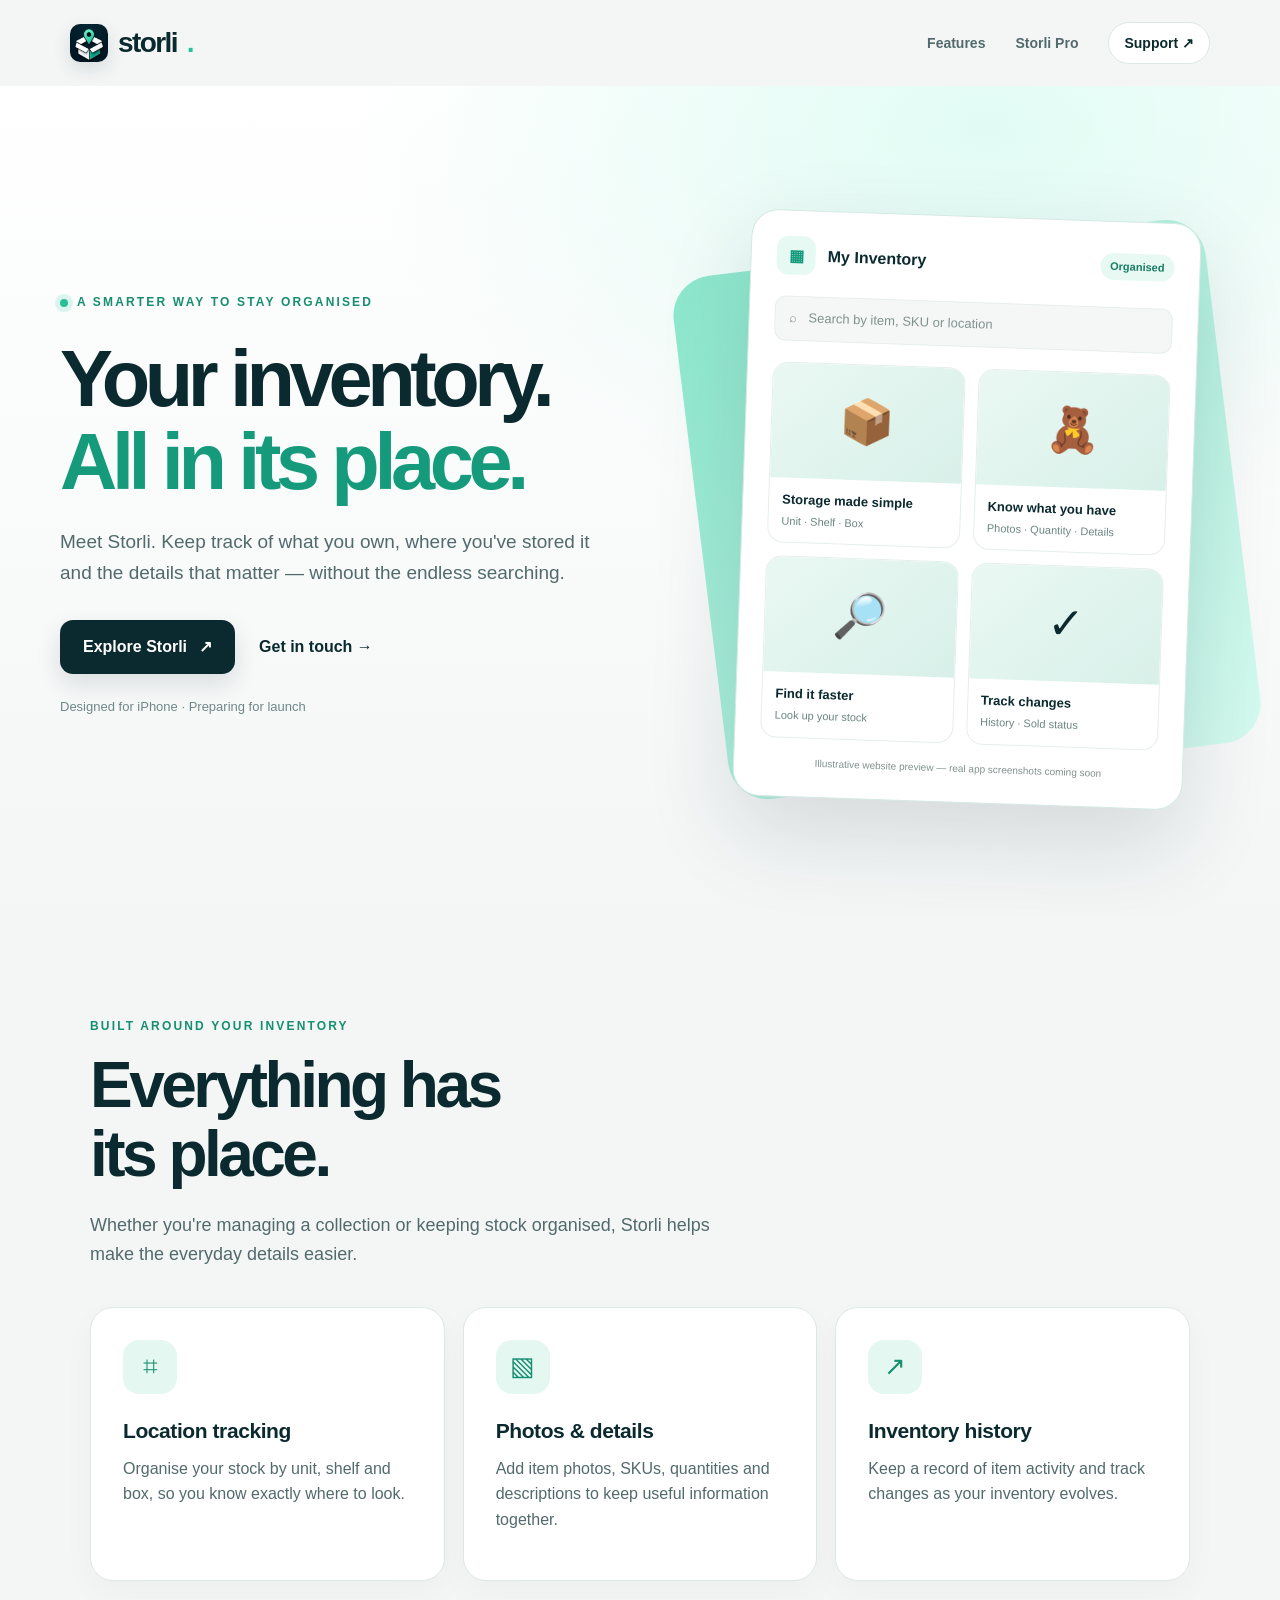
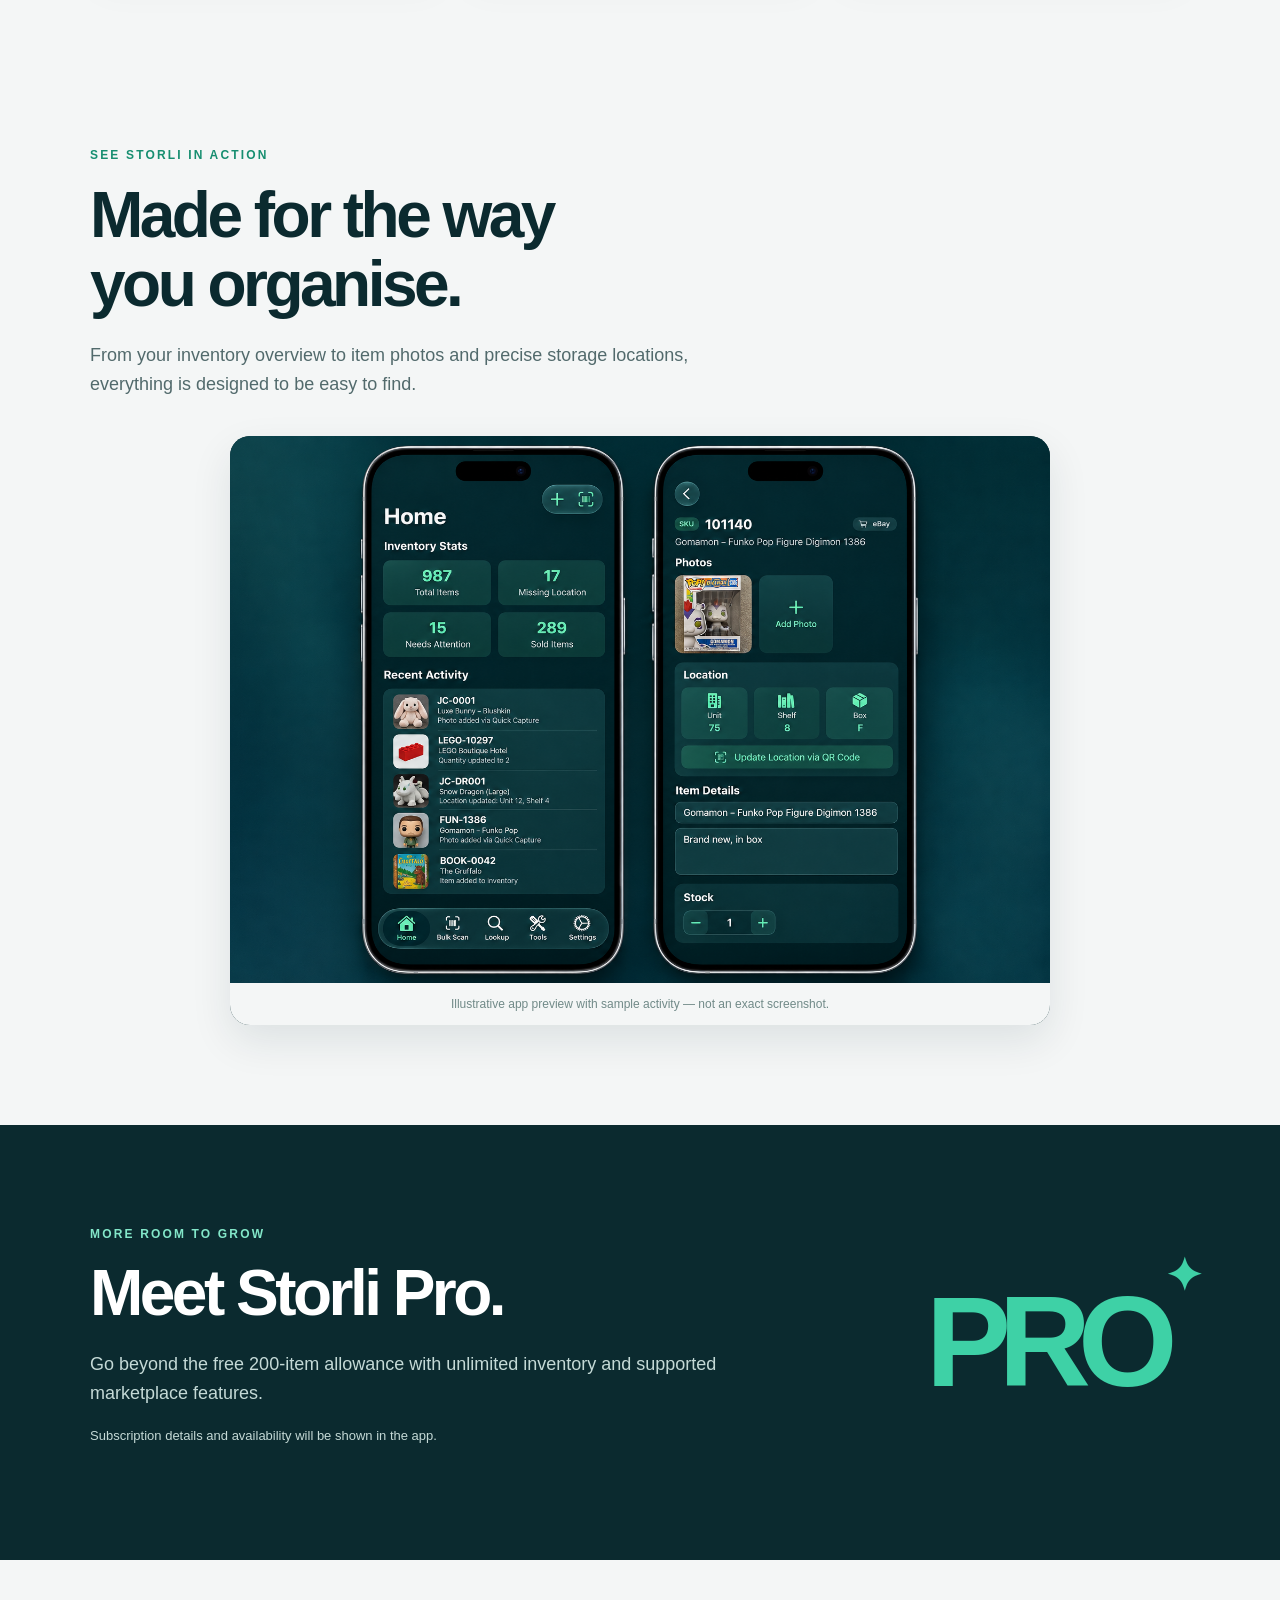
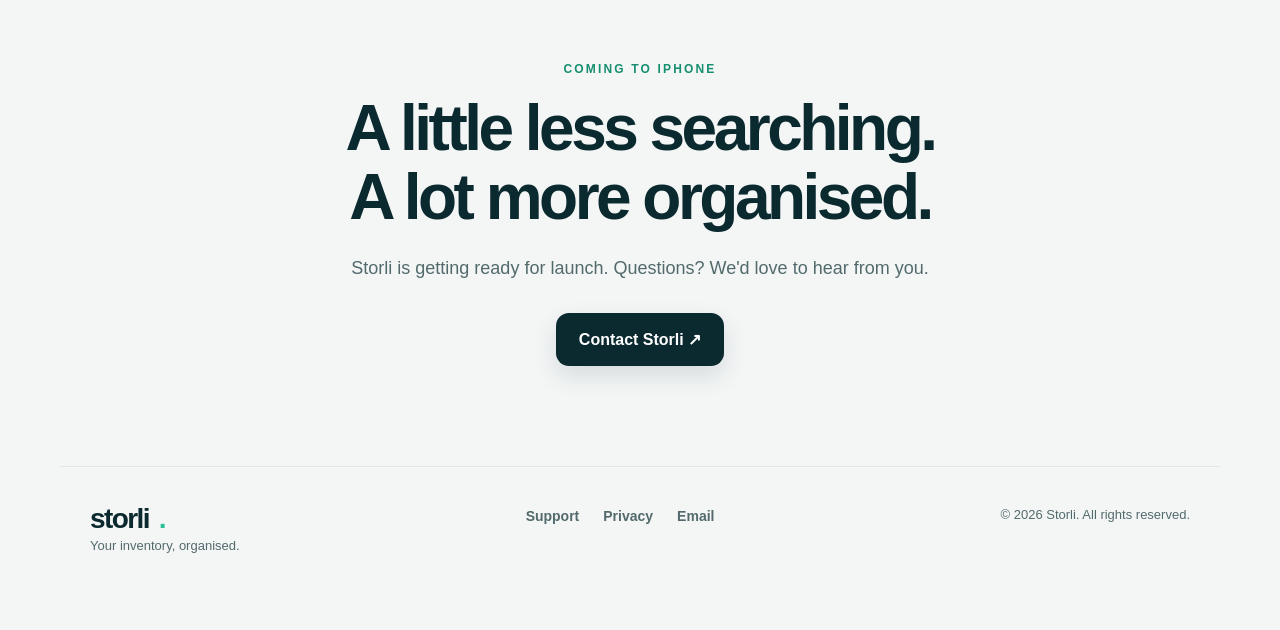
==== commit 9b847966: "Add files via upload" ====
--- a/index.html
+++ b/index.html
@@ -1,12 +1,12 @@
 <!doctype html>
 <html lang="en"><head><meta charset="utf-8"><meta name="viewport" content="width=device-width,initial-scale=1"><meta name="theme-color" content="#0B2A2F"><link rel="icon" type="image/png" href="favicon.png"><link rel="apple-touch-icon" href="apple-touch-icon.png"><meta name="description" content="Storli helps you organise your inventory, track where items are stored and find stock fast."><title>Storli — Your inventory, organised.</title><link rel="stylesheet" href="styles.css"></head>
 <body>
-<header class="nav"><a class="brand" href="/" aria-label="Storli home"><span class="brand-icon" aria-label="Illustrative brand mark; replace with approved app logo"><svg viewBox="0 0 24 24" fill="none" stroke="currentColor" stroke-width="1.9" stroke-linecap="round" stroke-linejoin="round" aria-hidden="true"><path d="M3 8.5 12 4l9 4.5-9 4.5-9-4.5Z"/><path d="M3 8.5V17l9 4 9-4v-8.5M12 13v8"/><path d="M17 3c-1.5 0-2.5 1-2.5 2.4 0 1.6 2.5 3.8 2.5 3.8s2.5-2.2 2.5-3.8C19.5 4 18.5 3 17 3Z"/></svg></span>storli<span class="word-dot">.</span></a><nav aria-label="Main navigation"><a href="#features">Features</a><a href="#pro">Storli Pro</a><a class="nav-cta" href="support.html">Support ↗</a></nav></header>
+<header class="nav"><a class="brand" href="/" aria-label="Storli home"><img class="brand-icon" src="assets/storli-icon.png" alt="" width="38" height="38">storli<span class="word-dot">.</span></a><nav aria-label="Main navigation"><a href="#features">Features</a><a href="#pro">Storli Pro</a><a class="nav-cta" href="support.html">Support ↗</a></nav></header>
 <main>
 <section class="hero"><div class="hero-inner"><div class="hero-copy reveal"><div class="eyebrow">A smarter way to stay organised</div><h1>Your inventory.<br><em>All in its place.</em></h1><p>Meet Storli. Keep track of what you own, where you've stored it and the details that matter — without the endless searching.</p><div class="actions"><a class="button" href="#features">Explore Storli <span aria-hidden="true">↗</span></a><a class="quiet" href="support.html">Get in touch →</a></div><p class="micro">Designed for iPhone · Preparing for launch</p></div>
-<div class="preview-shell showcase-shell reveal"><figure class="showcase-figure"><img src="assets/storli-app-showcase.png" alt="Illustrative Storli iPhone screens showing the inventory dashboard with fictional sample recent activity and an item details view" width="1536" height="1024" fetchpriority="high"><figcaption>Illustrative app showcase · Recent activity uses sample items</figcaption></figure></div></div></section>
+<div class="preview-shell reveal"><div class="preview" aria-label="Illustrative inventory preview, not a screenshot of the app"><div class="preview-head"><span class="preview-icon">▦</span><span>My Inventory</span><span class="preview-count">Organised</span></div><div class="searchbar">⌕ &nbsp; Search by item, SKU or location</div><div class="sample-grid"><div class="sample"><div class="illustration">📦</div><div class="sample-body"><b>Storage made simple</b><small>Unit · Shelf · Box</small></div></div><div class="sample"><div class="illustration">🧸</div><div class="sample-body"><b>Know what you have</b><small>Photos · Quantity · Details</small></div></div><div class="sample"><div class="illustration">🔎</div><div class="sample-body"><b>Find it faster</b><small>Look up your stock</small></div></div><div class="sample"><div class="illustration">✓</div><div class="sample-body"><b>Track changes</b><small>History · Sold status</small></div></div></div><div class="preview-foot">Illustrative website preview — real app screenshots coming soon</div></div></div></div></section>
 <section class="section" id="features"><div class="section-label">Built around your inventory</div><h2>Everything has<br>its place.</h2><p class="section-intro">Whether you're managing a collection or keeping stock organised, Storli helps make the everyday details easier.</p><div class="features"><article><div class="feature-icon">⌗</div><h3>Location tracking</h3><p>Organise your stock by unit, shelf and box, so you know exactly where to look.</p></article><article><div class="feature-icon">▧</div><h3>Photos & details</h3><p>Add item photos, SKUs, quantities and descriptions to keep useful information together.</p></article><article><div class="feature-icon">↗</div><h3>Inventory history</h3><p>Keep a record of item activity and track changes as your inventory evolves.</p></article></div></section>
-<section class="section app-showcase-section" id="app-preview"><div class="section-label">See Storli in action</div><h2>Made for the way<br>you organise.</h2><p class="section-intro">From your inventory overview to item photos and precise storage locations, everything is designed to be easy to find.</p><figure class="wide-showcase"><img src="assets/storli-app-showcase.png" alt="Two illustrative Storli screens: an inventory overview with sample recent activity, and an item details screen showing unit, shelf and box tracking" loading="lazy" width="1536" height="1024"><figcaption>App-inspired preview. Recent activity entries are fictional examples.</figcaption></figure></section>
+<section class="section app-showcase-section" id="app-preview"><div class="section-label">See Storli in action</div><h2>Made for the way<br>you organise.</h2><p class="section-intro">From your inventory overview to item photos and precise storage locations, everything is designed to be easy to find.</p><figure class="wide-showcase"><img src="assets/storli-app-showcase.png" alt="Two illustrative Storli screens: an inventory overview with sample recent activity, and an item details screen showing unit, shelf and box tracking" loading="lazy" width="1536" height="1024"><figcaption>Illustrative app preview with sample activity — not an exact screenshot.</figcaption></figure></section>
 <div class="pro-wrap"><section class="section pro" id="pro"><div><div class="section-label">More room to grow</div><h2>Meet Storli Pro.</h2><p>Go beyond the free 200-item allowance with unlimited inventory and supported marketplace features.</p><p class="pro-note">Subscription details and availability will be shown in the app.</p></div><div class="pro-mark" aria-label="Storli Pro">PRO<span>✦</span></div></section></div>
 <section class="section final-cta"><div class="section-label">Coming to iPhone</div><h2>A little less searching.<br>A lot more organised.</h2><p>Storli is getting ready for launch. Questions? We'd love to hear from you.</p><a class="button" href="mailto:support@storliapp.co.uk">Contact Storli ↗</a></section>
 </main><footer><div><a class="brand" href="/">storli<span class="word-dot">.</span></a><p>Your inventory, organised.</p></div><div class="footer-links"><a href="support.html">Support</a><a href="privacy.html">Privacy</a><a href="mailto:support@storliapp.co.uk">Email</a></div><small>© <span id="year"></span> Storli. All rights reserved.</small></footer><script src="script.js"></script></body></html>
--- a/styles.css
+++ b/styles.css
@@ -5,3 +5,14 @@
 
 /* App showcase: sample inventory history and no iOS status bar. */
 .showcase-shell{padding:0;min-width:0}.showcase-shell:before{inset:8% 3%;transform:rotate(-4deg)}.showcase-figure{position:relative;margin:0;border-radius:25px;overflow:hidden;box-shadow:0 30px 65px #0b2a2f22;background:#082e32}.showcase-figure img,.wide-showcase img{display:block;width:100%;height:auto}.showcase-figure figcaption,.wide-showcase figcaption{font-size:12px;color:#718a88;text-align:center;padding:12px;background:#f4f6f6}.wide-showcase{max-width:980px;margin:28px auto 0;border-radius:24px;overflow:hidden;box-shadow:0 18px 48px #0b2a2f19;background:#092d32}.app-showcase-section{padding-top:30px}.showcase-shell img{aspect-ratio:3/2;object-fit:cover}@media(max-width:850px){.showcase-shell{max-width:650px;margin:auto;width:100%}}
+
+/* Layout repair: prevent media from expanding the page or hero grid. */
+.hero-inner{grid-template-columns:minmax(0,1.08fr) minmax(0,.92fr)}
+.hero-inner>*{min-width:0}
+img{max-width:100%}
+.app-showcase-section{padding-top:65px}
+.wide-showcase{width:100%;max-width:820px;margin:30px auto 0;border-radius:20px;overflow:hidden;background:#092d32;box-shadow:0 16px 42px #0b2a2f19}
+.wide-showcase img{display:block;width:100%;height:auto;object-fit:contain;aspect-ratio:auto}
+.wide-showcase figcaption{padding:12px 18px;font-size:12px;line-height:1.5}
+@media(max-width:850px){.hero-inner{grid-template-columns:minmax(0,1fr)}.wide-showcase{max-width:640px}}
+@media(max-width:620px){.app-showcase-section{padding-top:40px}.wide-showcase{border-radius:14px;margin-top:22px}.wide-showcase figcaption{font-size:11px}}
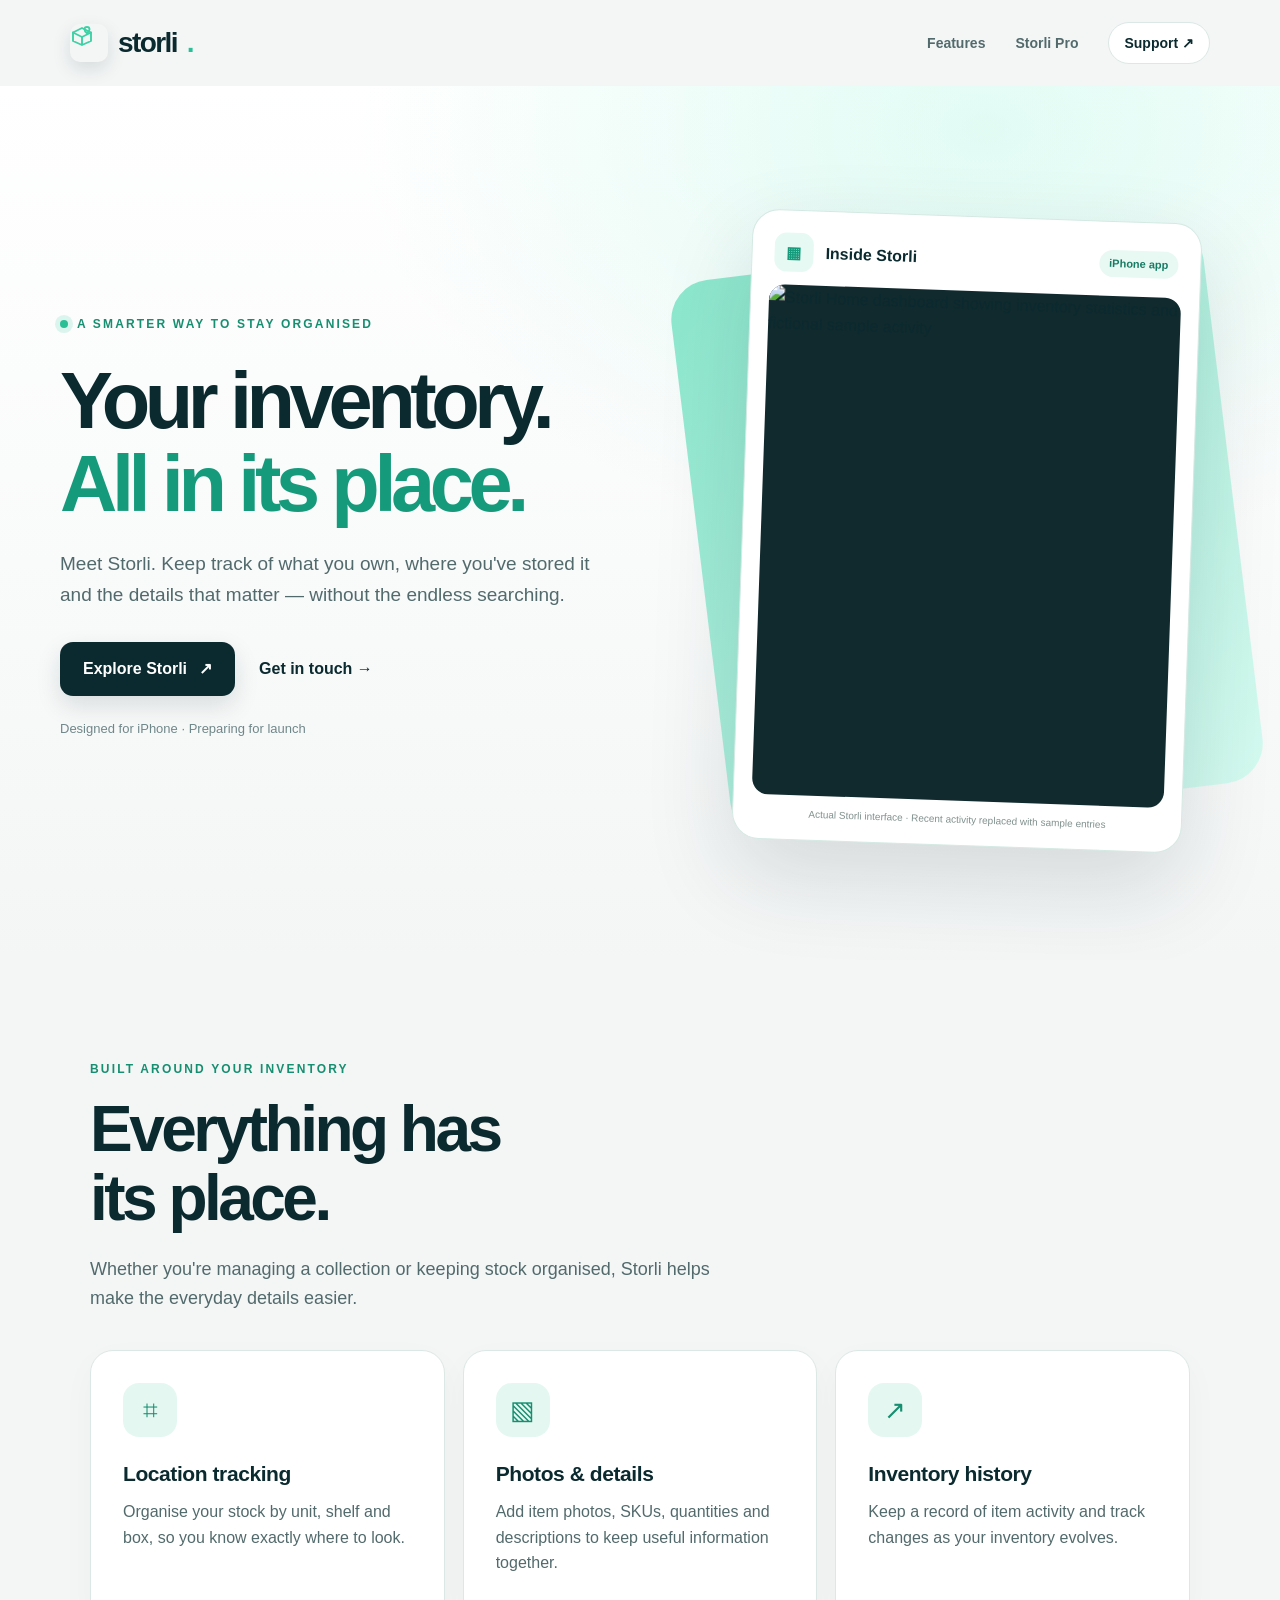
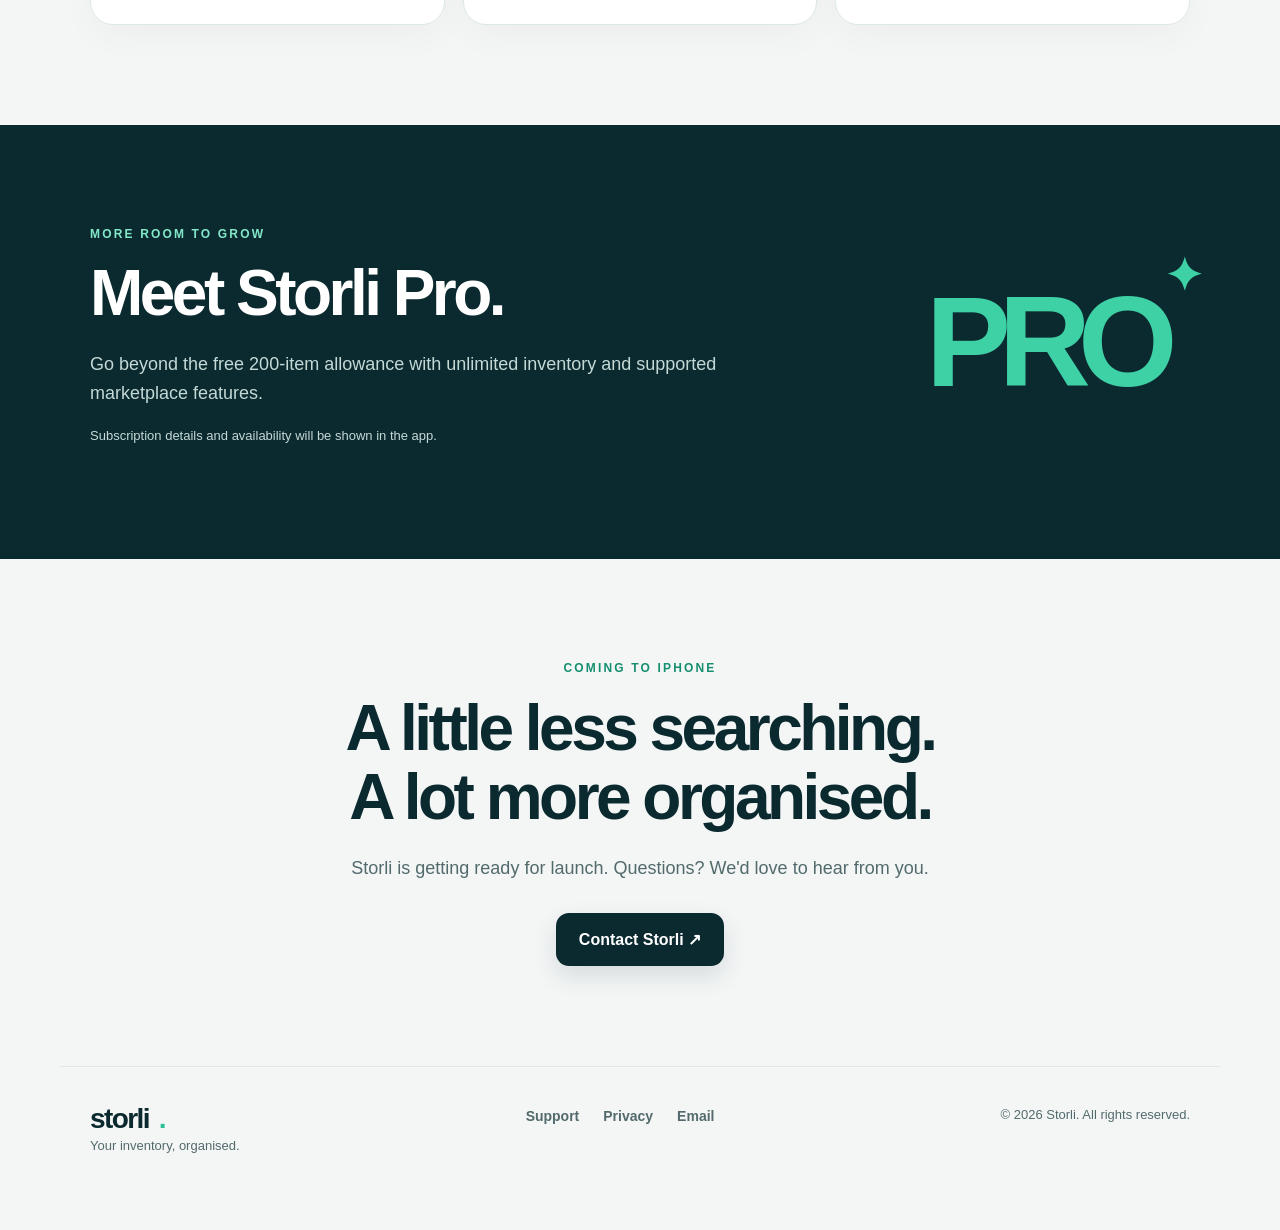
==== commit 35007865: "Add files via upload" ====
--- a/index.html
+++ b/index.html
@@ -1,12 +1,11 @@
 <!doctype html>
-<html lang="en"><head><meta charset="utf-8"><meta name="viewport" content="width=device-width,initial-scale=1"><meta name="theme-color" content="#0B2A2F"><link rel="icon" type="image/png" href="favicon.png"><link rel="apple-touch-icon" href="apple-touch-icon.png"><meta name="description" content="Storli helps you organise your inventory, track where items are stored and find stock fast."><title>Storli — Your inventory, organised.</title><link rel="stylesheet" href="styles.css"></head>
+<html lang="en"><head><meta charset="utf-8"><meta name="viewport" content="width=device-width,initial-scale=1"><meta name="theme-color" content="#0B2A2F"><meta name="description" content="Storli helps you organise your inventory, track where items are stored and find stock fast."><title>Storli — Your inventory, organised.</title><link rel="stylesheet" href="styles.css"></head>
 <body>
-<header class="nav"><a class="brand" href="/" aria-label="Storli home"><img class="brand-icon" src="assets/storli-icon.png" alt="" width="38" height="38">storli<span class="word-dot">.</span></a><nav aria-label="Main navigation"><a href="#features">Features</a><a href="#pro">Storli Pro</a><a class="nav-cta" href="support.html">Support ↗</a></nav></header>
+<header class="nav"><a class="brand" href="/" aria-label="Storli home"><span class="brand-icon" aria-label="Illustrative brand mark; replace with approved app logo"><svg viewBox="0 0 24 24" fill="none" stroke="currentColor" stroke-width="1.9" stroke-linecap="round" stroke-linejoin="round" aria-hidden="true"><path d="M3 8.5 12 4l9 4.5-9 4.5-9-4.5Z"/><path d="M3 8.5V17l9 4 9-4v-8.5M12 13v8"/><path d="M17 3c-1.5 0-2.5 1-2.5 2.4 0 1.6 2.5 3.8 2.5 3.8s2.5-2.2 2.5-3.8C19.5 4 18.5 3 17 3Z"/></svg></span>storli<span class="word-dot">.</span></a><nav aria-label="Main navigation"><a href="#features">Features</a><a href="#pro">Storli Pro</a><a class="nav-cta" href="support.html">Support ↗</a></nav></header>
 <main>
 <section class="hero"><div class="hero-inner"><div class="hero-copy reveal"><div class="eyebrow">A smarter way to stay organised</div><h1>Your inventory.<br><em>All in its place.</em></h1><p>Meet Storli. Keep track of what you own, where you've stored it and the details that matter — without the endless searching.</p><div class="actions"><a class="button" href="#features">Explore Storli <span aria-hidden="true">↗</span></a><a class="quiet" href="support.html">Get in touch →</a></div><p class="micro">Designed for iPhone · Preparing for launch</p></div>
-<div class="preview-shell reveal"><div class="preview" aria-label="Illustrative inventory preview, not a screenshot of the app"><div class="preview-head"><span class="preview-icon">▦</span><span>My Inventory</span><span class="preview-count">Organised</span></div><div class="searchbar">⌕ &nbsp; Search by item, SKU or location</div><div class="sample-grid"><div class="sample"><div class="illustration">📦</div><div class="sample-body"><b>Storage made simple</b><small>Unit · Shelf · Box</small></div></div><div class="sample"><div class="illustration">🧸</div><div class="sample-body"><b>Know what you have</b><small>Photos · Quantity · Details</small></div></div><div class="sample"><div class="illustration">🔎</div><div class="sample-body"><b>Find it faster</b><small>Look up your stock</small></div></div><div class="sample"><div class="illustration">✓</div><div class="sample-body"><b>Track changes</b><small>History · Sold status</small></div></div></div><div class="preview-foot">Illustrative website preview — real app screenshots coming soon</div></div></div></div></section>
+<div class="preview-shell reveal"><div class="preview preview-real"><div class="preview-head"><span class="preview-icon">▦</span><span>Inside Storli</span><span class="preview-count">iPhone app</span></div><div class="screen-crop"><img src="assets/home-dashboard-sample.webp" alt="Storli Home dashboard showing inventory statistics and fictional sample activity" width="1206" height="2195" loading="eager"></div><div class="preview-foot">Actual Storli interface · Recent activity replaced with sample entries</div></div></div></section>
 <section class="section" id="features"><div class="section-label">Built around your inventory</div><h2>Everything has<br>its place.</h2><p class="section-intro">Whether you're managing a collection or keeping stock organised, Storli helps make the everyday details easier.</p><div class="features"><article><div class="feature-icon">⌗</div><h3>Location tracking</h3><p>Organise your stock by unit, shelf and box, so you know exactly where to look.</p></article><article><div class="feature-icon">▧</div><h3>Photos & details</h3><p>Add item photos, SKUs, quantities and descriptions to keep useful information together.</p></article><article><div class="feature-icon">↗</div><h3>Inventory history</h3><p>Keep a record of item activity and track changes as your inventory evolves.</p></article></div></section>
-<section class="section app-showcase-section" id="app-preview"><div class="section-label">See Storli in action</div><h2>Made for the way<br>you organise.</h2><p class="section-intro">From your inventory overview to item photos and precise storage locations, everything is designed to be easy to find.</p><figure class="wide-showcase"><img src="assets/storli-app-showcase.png" alt="Two illustrative Storli screens: an inventory overview with sample recent activity, and an item details screen showing unit, shelf and box tracking" loading="lazy" width="1536" height="1024"><figcaption>Illustrative app preview with sample activity — not an exact screenshot.</figcaption></figure></section>
 <div class="pro-wrap"><section class="section pro" id="pro"><div><div class="section-label">More room to grow</div><h2>Meet Storli Pro.</h2><p>Go beyond the free 200-item allowance with unlimited inventory and supported marketplace features.</p><p class="pro-note">Subscription details and availability will be shown in the app.</p></div><div class="pro-mark" aria-label="Storli Pro">PRO<span>✦</span></div></section></div>
 <section class="section final-cta"><div class="section-label">Coming to iPhone</div><h2>A little less searching.<br>A lot more organised.</h2><p>Storli is getting ready for launch. Questions? We'd love to hear from you.</p><a class="button" href="mailto:support@storliapp.co.uk">Contact Storli ↗</a></section>
 </main><footer><div><a class="brand" href="/">storli<span class="word-dot">.</span></a><p>Your inventory, organised.</p></div><div class="footer-links"><a href="support.html">Support</a><a href="privacy.html">Privacy</a><a href="mailto:support@storliapp.co.uk">Email</a></div><small>© <span id="year"></span> Storli. All rights reserved.</small></footer><script src="script.js"></script></body></html>
--- a/styles.css
+++ b/styles.css
@@ -3,16 +3,11 @@
 /* Production app icon extracted from the supplied launch screenshot. */
 .brand-icon{display:block;object-fit:cover;background:transparent;border-radius:10px;box-shadow:0 7px 18px #0b2a2f20;flex-shrink:0}.brand-icon:after{content:none}
 
-/* App showcase: sample inventory history and no iOS status bar. */
-.showcase-shell{padding:0;min-width:0}.showcase-shell:before{inset:8% 3%;transform:rotate(-4deg)}.showcase-figure{position:relative;margin:0;border-radius:25px;overflow:hidden;box-shadow:0 30px 65px #0b2a2f22;background:#082e32}.showcase-figure img,.wide-showcase img{display:block;width:100%;height:auto}.showcase-figure figcaption,.wide-showcase figcaption{font-size:12px;color:#718a88;text-align:center;padding:12px;background:#f4f6f6}.wide-showcase{max-width:980px;margin:28px auto 0;border-radius:24px;overflow:hidden;box-shadow:0 18px 48px #0b2a2f19;background:#092d32}.app-showcase-section{padding-top:30px}.showcase-shell img{aspect-ratio:3/2;object-fit:cover}@media(max-width:850px){.showcase-shell{max-width:650px;margin:auto;width:100%}}
-
-/* Layout repair: prevent media from expanding the page or hero grid. */
-.hero-inner{grid-template-columns:minmax(0,1.08fr) minmax(0,.92fr)}
-.hero-inner>*{min-width:0}
-img{max-width:100%}
-.app-showcase-section{padding-top:65px}
-.wide-showcase{width:100%;max-width:820px;margin:30px auto 0;border-radius:20px;overflow:hidden;background:#092d32;box-shadow:0 16px 42px #0b2a2f19}
-.wide-showcase img{display:block;width:100%;height:auto;object-fit:contain;aspect-ratio:auto}
-.wide-showcase figcaption{padding:12px 18px;font-size:12px;line-height:1.5}
-@media(max-width:850px){.hero-inner{grid-template-columns:minmax(0,1fr)}.wide-showcase{max-width:640px}}
-@media(max-width:620px){.app-showcase-section{padding-top:40px}.wide-showcase{border-radius:14px;margin-top:22px}.wide-showcase figcaption{font-size:11px}}
+/* Actual app screenshot inside the ORIGINAL website preview card; no phone frames. */
+.preview-real{transform:rotate(2deg);padding:18px;max-width:490px;margin-inline:auto}
+.preview-real .preview-head{padding:4px 4px 13px}
+.preview-real .screen-crop{width:100%;height:clamp(360px,42vw,510px);overflow:hidden;border-radius:16px;background:#112a2e}
+.preview-real .screen-crop img{display:block;width:100%;height:auto;object-fit:cover}
+.preview-real .preview-foot{line-height:1.4;margin-top:12px}
+@media(max-width:850px){.preview-real .screen-crop{height:490px}}
+@media(max-width:620px){.preview-real .screen-crop{height:440px}.preview-real{padding:13px}}
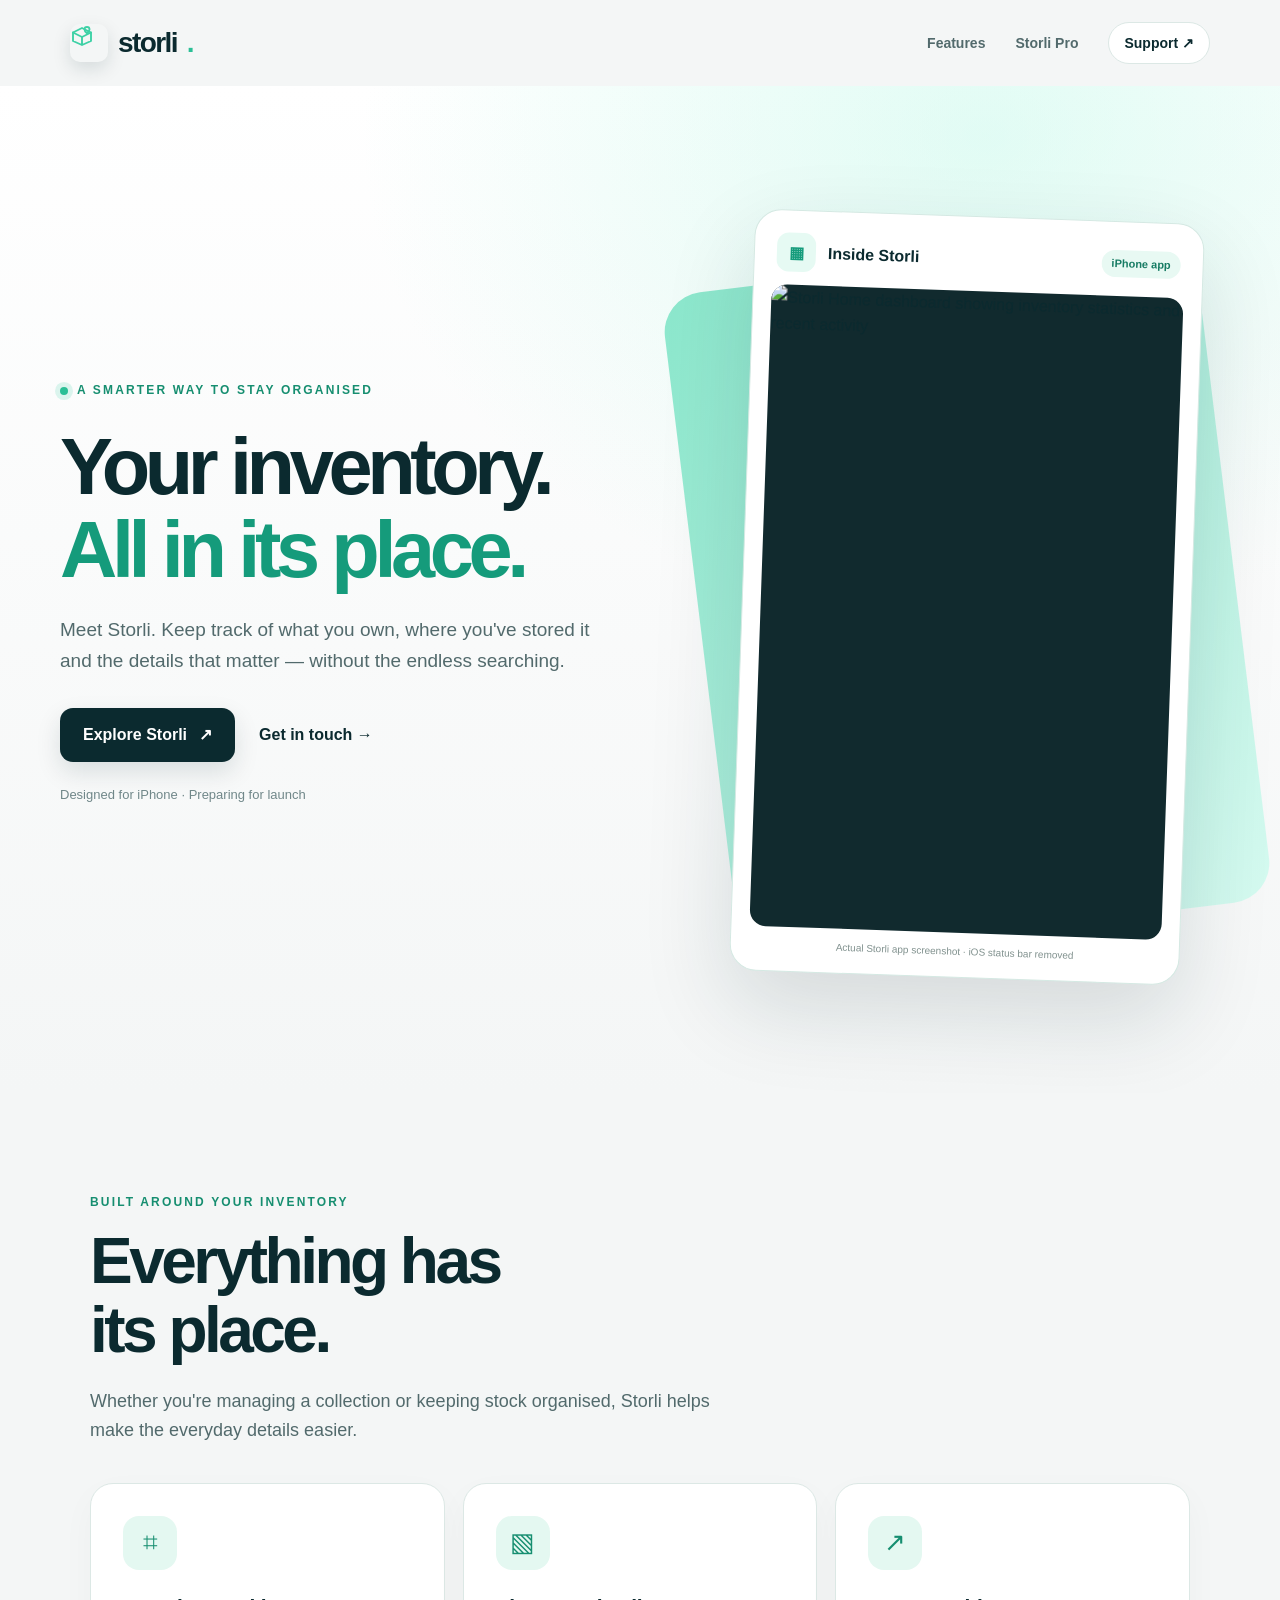
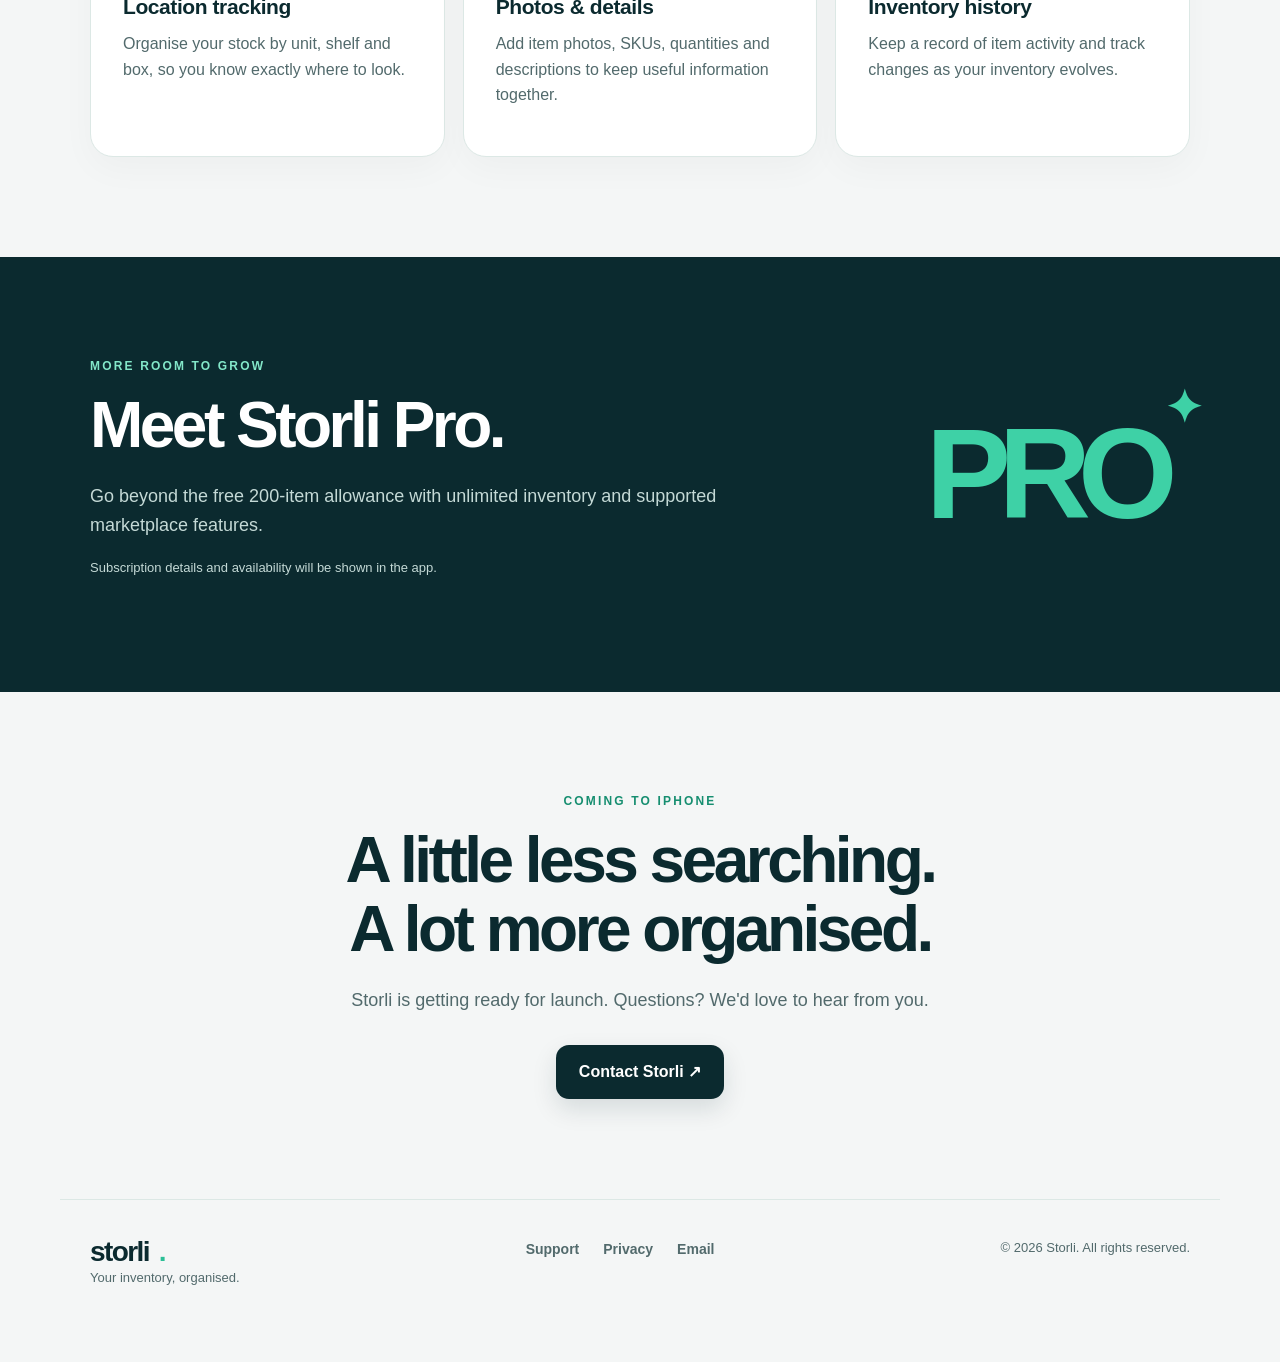
==== commit 811900dc: "Add files via upload" ====
--- a/index.html
+++ b/index.html
@@ -4,7 +4,7 @@
 <header class="nav"><a class="brand" href="/" aria-label="Storli home"><span class="brand-icon" aria-label="Illustrative brand mark; replace with approved app logo"><svg viewBox="0 0 24 24" fill="none" stroke="currentColor" stroke-width="1.9" stroke-linecap="round" stroke-linejoin="round" aria-hidden="true"><path d="M3 8.5 12 4l9 4.5-9 4.5-9-4.5Z"/><path d="M3 8.5V17l9 4 9-4v-8.5M12 13v8"/><path d="M17 3c-1.5 0-2.5 1-2.5 2.4 0 1.6 2.5 3.8 2.5 3.8s2.5-2.2 2.5-3.8C19.5 4 18.5 3 17 3Z"/></svg></span>storli<span class="word-dot">.</span></a><nav aria-label="Main navigation"><a href="#features">Features</a><a href="#pro">Storli Pro</a><a class="nav-cta" href="support.html">Support ↗</a></nav></header>
 <main>
 <section class="hero"><div class="hero-inner"><div class="hero-copy reveal"><div class="eyebrow">A smarter way to stay organised</div><h1>Your inventory.<br><em>All in its place.</em></h1><p>Meet Storli. Keep track of what you own, where you've stored it and the details that matter — without the endless searching.</p><div class="actions"><a class="button" href="#features">Explore Storli <span aria-hidden="true">↗</span></a><a class="quiet" href="support.html">Get in touch →</a></div><p class="micro">Designed for iPhone · Preparing for launch</p></div>
-<div class="preview-shell reveal"><div class="preview preview-real"><div class="preview-head"><span class="preview-icon">▦</span><span>Inside Storli</span><span class="preview-count">iPhone app</span></div><div class="screen-crop"><img src="assets/home-dashboard-sample.webp" alt="Storli Home dashboard showing inventory statistics and fictional sample activity" width="1206" height="2195" loading="eager"></div><div class="preview-foot">Actual Storli interface · Recent activity replaced with sample entries</div></div></div></section>
+<div class="preview-shell reveal"><div class="preview preview-real"><div class="preview-head"><span class="preview-icon">▦</span><span>Inside Storli</span><span class="preview-count">iPhone app</span></div><div class="screen-crop"><img src="assets/storli-home-original.webp" alt="Storli Home dashboard showing inventory statistics and recent activity" width="1206" height="1880" loading="eager"></div><div class="preview-foot">Actual Storli app screenshot · iOS status bar removed</div></div></div></section>
 <section class="section" id="features"><div class="section-label">Built around your inventory</div><h2>Everything has<br>its place.</h2><p class="section-intro">Whether you're managing a collection or keeping stock organised, Storli helps make the everyday details easier.</p><div class="features"><article><div class="feature-icon">⌗</div><h3>Location tracking</h3><p>Organise your stock by unit, shelf and box, so you know exactly where to look.</p></article><article><div class="feature-icon">▧</div><h3>Photos & details</h3><p>Add item photos, SKUs, quantities and descriptions to keep useful information together.</p></article><article><div class="feature-icon">↗</div><h3>Inventory history</h3><p>Keep a record of item activity and track changes as your inventory evolves.</p></article></div></section>
 <div class="pro-wrap"><section class="section pro" id="pro"><div><div class="section-label">More room to grow</div><h2>Meet Storli Pro.</h2><p>Go beyond the free 200-item allowance with unlimited inventory and supported marketplace features.</p><p class="pro-note">Subscription details and availability will be shown in the app.</p></div><div class="pro-mark" aria-label="Storli Pro">PRO<span>✦</span></div></section></div>
 <section class="section final-cta"><div class="section-label">Coming to iPhone</div><h2>A little less searching.<br>A lot more organised.</h2><p>Storli is getting ready for launch. Questions? We'd love to hear from you.</p><a class="button" href="mailto:support@storliapp.co.uk">Contact Storli ↗</a></section>
--- a/styles.css
+++ b/styles.css
@@ -3,11 +3,10 @@
 /* Production app icon extracted from the supplied launch screenshot. */
 .brand-icon{display:block;object-fit:cover;background:transparent;border-radius:10px;box-shadow:0 7px 18px #0b2a2f20;flex-shrink:0}.brand-icon:after{content:none}
 
-/* Actual app screenshot inside the ORIGINAL website preview card; no phone frames. */
-.preview-real{transform:rotate(2deg);padding:18px;max-width:490px;margin-inline:auto}
+/* Authentic app screenshot in the original card, natural proportions. */
+.preview-real{transform:rotate(2deg);padding:18px;max-width:490px;margin-inline:auto;min-width:0}
 .preview-real .preview-head{padding:4px 4px 13px}
-.preview-real .screen-crop{width:100%;height:clamp(360px,42vw,510px);overflow:hidden;border-radius:16px;background:#112a2e}
-.preview-real .screen-crop img{display:block;width:100%;height:auto;object-fit:cover}
+.preview-real .screen-crop{width:100%;height:auto;overflow:hidden;border-radius:16px;background:#112a2e}
+.preview-real .screen-crop img{display:block;width:100%;height:auto;max-width:100%;object-fit:contain}
 .preview-real .preview-foot{line-height:1.4;margin-top:12px}
-@media(max-width:850px){.preview-real .screen-crop{height:490px}}
-@media(max-width:620px){.preview-real .screen-crop{height:440px}.preview-real{padding:13px}}
+@media(max-width:620px){.preview-real{padding:13px}.preview-real .screen-crop{border-radius:12px}}
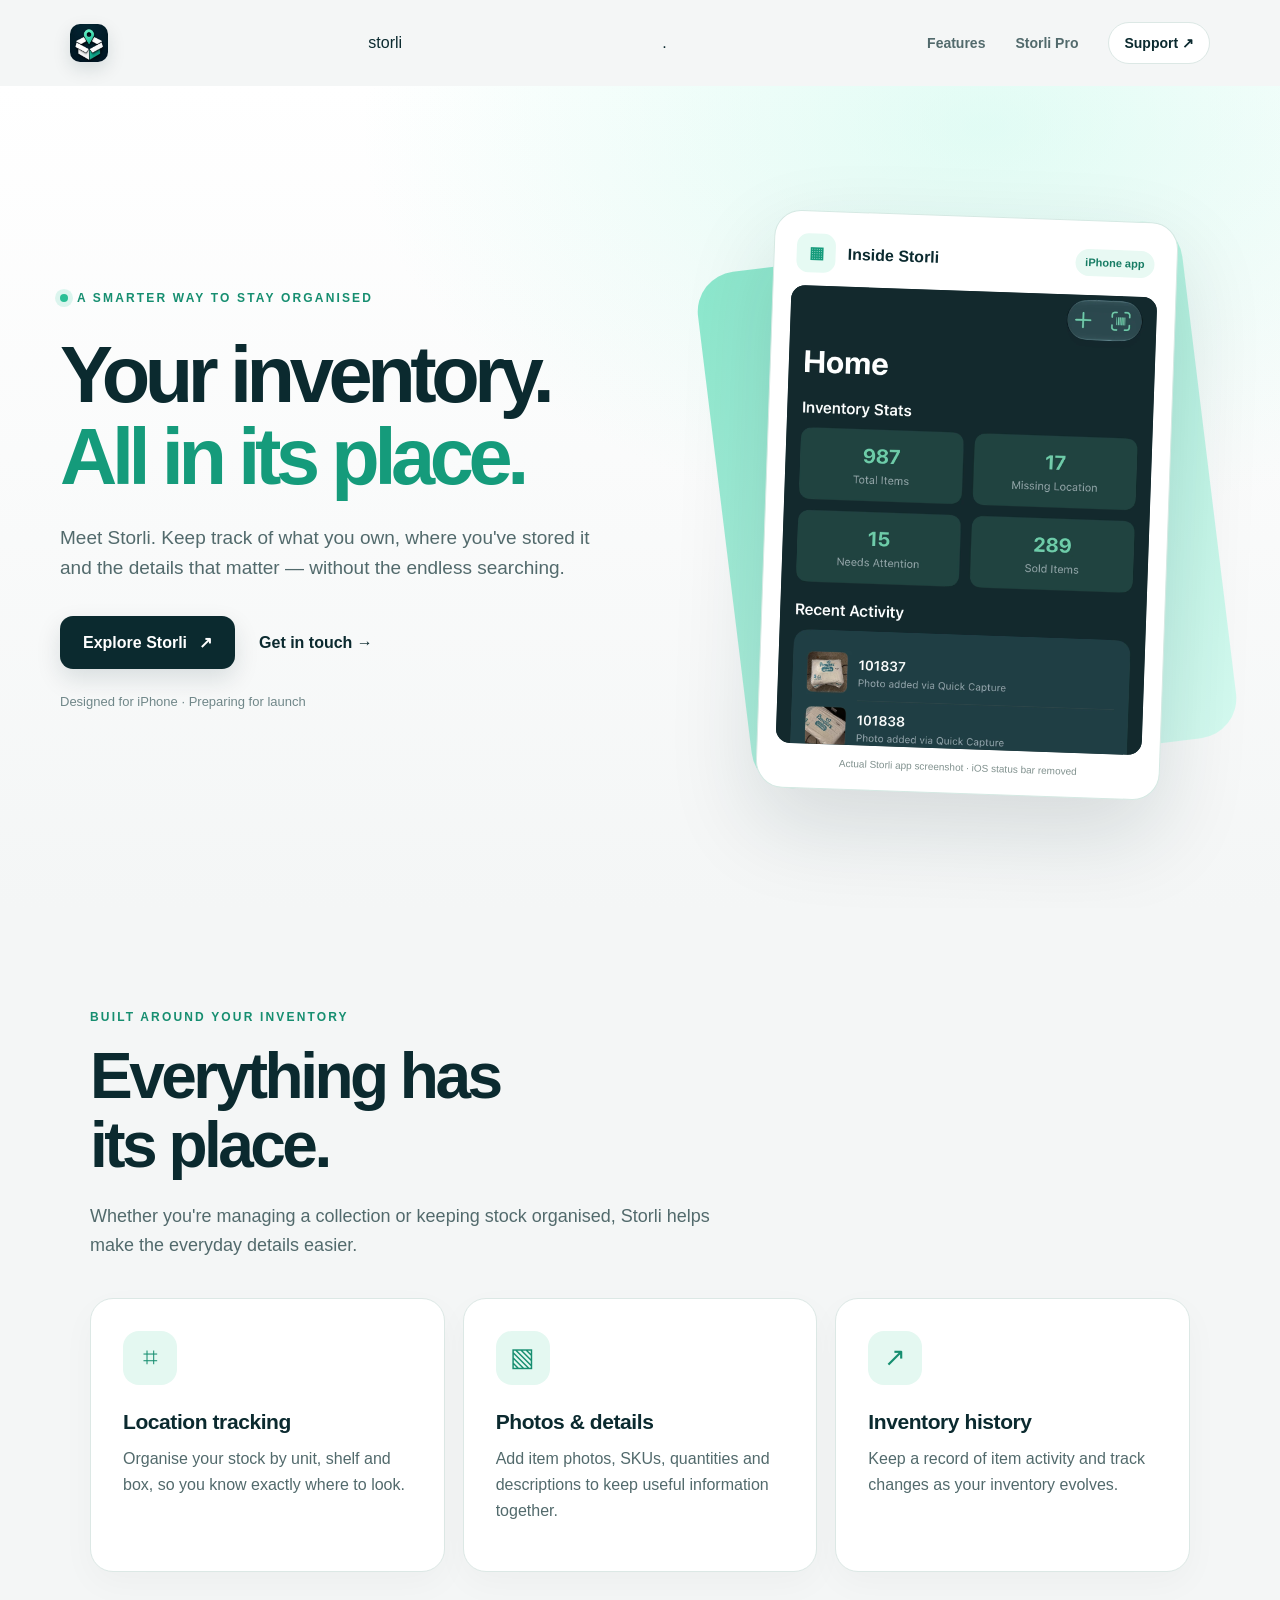
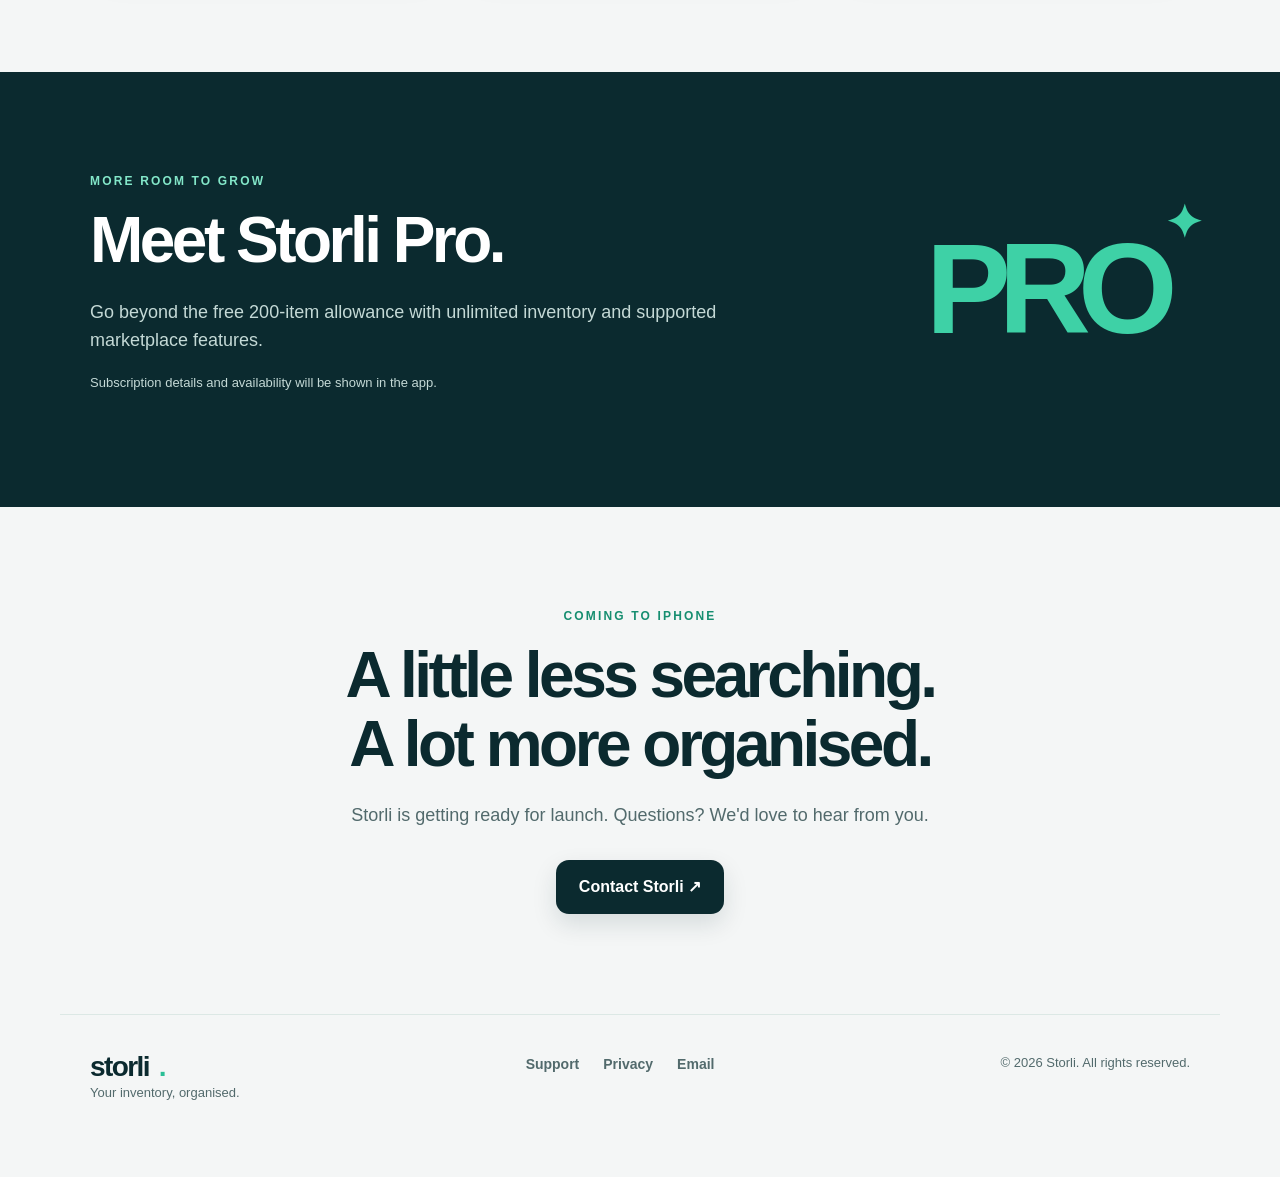
==== commit 0becd6ba: "Update index.html" ====
--- a/index.html
+++ b/index.html
@@ -1,7 +1,15 @@
 <!doctype html>
 <html lang="en"><head><meta charset="utf-8"><meta name="viewport" content="width=device-width,initial-scale=1"><meta name="theme-color" content="#0B2A2F"><meta name="description" content="Storli helps you organise your inventory, track where items are stored and find stock fast."><title>Storli — Your inventory, organised.</title><link rel="stylesheet" href="styles.css"></head>
 <body>
-<header class="nav"><a class="brand" href="/" aria-label="Storli home"><span class="brand-icon" aria-label="Illustrative brand mark; replace with approved app logo"><svg viewBox="0 0 24 24" fill="none" stroke="currentColor" stroke-width="1.9" stroke-linecap="round" stroke-linejoin="round" aria-hidden="true"><path d="M3 8.5 12 4l9 4.5-9 4.5-9-4.5Z"/><path d="M3 8.5V17l9 4 9-4v-8.5M12 13v8"/><path d="M17 3c-1.5 0-2.5 1-2.5 2.4 0 1.6 2.5 3.8 2.5 3.8s2.5-2.2 2.5-3.8C19.5 4 18.5 3 17 3Z"/></svg></span>storli<span class="word-dot">.</span></a><nav aria-label="Main navigation"><a href="#features">Features</a><a href="#pro">Storli Pro</a><a class="nav-cta" href="support.html">Support ↗</a></nav></header>
+<header class="nav">
+<img
+  class="brand-icon"
+  src="/assets/storli-icon.png"
+  alt="Storli app icon"
+  width="38"
+  height="38"
+>
+</span>storli<span class="word-dot">.</span></a><nav aria-label="Main navigation"><a href="#features">Features</a><a href="#pro">Storli Pro</a><a class="nav-cta" href="support.html">Support ↗</a></nav></header>
 <main>
 <section class="hero"><div class="hero-inner"><div class="hero-copy reveal"><div class="eyebrow">A smarter way to stay organised</div><h1>Your inventory.<br><em>All in its place.</em></h1><p>Meet Storli. Keep track of what you own, where you've stored it and the details that matter — without the endless searching.</p><div class="actions"><a class="button" href="#features">Explore Storli <span aria-hidden="true">↗</span></a><a class="quiet" href="support.html">Get in touch →</a></div><p class="micro">Designed for iPhone · Preparing for launch</p></div>
 <div class="preview-shell reveal"><div class="preview preview-real"><div class="preview-head"><span class="preview-icon">▦</span><span>Inside Storli</span><span class="preview-count">iPhone app</span></div><div class="screen-crop"><img src="assets/storli-home-original.webp" alt="Storli Home dashboard showing inventory statistics and recent activity" width="1206" height="1880" loading="eager"></div><div class="preview-foot">Actual Storli app screenshot · iOS status bar removed</div></div></div></section>
--- a/styles.css
+++ b/styles.css
@@ -3,10 +3,84 @@
 /* Production app icon extracted from the supplied launch screenshot. */
 .brand-icon{display:block;object-fit:cover;background:transparent;border-radius:10px;box-shadow:0 7px 18px #0b2a2f20;flex-shrink:0}.brand-icon:after{content:none}
 
-/* Authentic app screenshot in the original card, natural proportions. */
-.preview-real{transform:rotate(2deg);padding:18px;max-width:490px;margin-inline:auto;min-width:0}
-.preview-real .preview-head{padding:4px 4px 13px}
-.preview-real .screen-crop{width:100%;height:auto;overflow:hidden;border-radius:16px;background:#112a2e}
-.preview-real .screen-crop img{display:block;width:100%;height:auto;max-width:100%;object-fit:contain}
-.preview-real .preview-foot{line-height:1.4;margin-top:12px}
-@media(max-width:620px){.preview-real{padding:13px}.preview-real .screen-crop{border-radius:12px}}
+
+/* Storli app screenshot — clean responsive layout */
+
+.hero-inner > * {
+  min-width: 0;
+}
+
+.preview-shell {
+  width: 100%;
+  max-width: 460px;
+  min-width: 0;
+  margin-inline: auto;
+}
+
+.preview-real {
+  width: 100%;
+  max-width: 100%;
+  min-width: 0;
+  padding: 18px;
+  overflow: hidden;
+  transform: rotate(2deg);
+}
+
+.preview-real .preview-head {
+  padding: 4px 4px 13px;
+}
+
+.preview-real .screen-crop {
+  position: relative;
+  display: block;
+  width: 100%;
+  aspect-ratio: 4 / 5;
+  height: auto;
+  overflow: hidden;
+  border-radius: 14px;
+  background: #112a2e;
+}
+
+.preview-real .screen-crop img {
+  display: block;
+  width: 100%;
+  height: 100%;
+  max-width: none;
+  max-height: none;
+  object-fit: cover;
+  object-position: center top;
+}
+
+.preview-real .preview-foot {
+  line-height: 1.4;
+  margin-top: 12px;
+}
+
+@media (max-width: 850px) {
+  .hero-inner {
+    grid-template-columns: minmax(0, 1fr);
+  }
+}
+
+@media (max-width: 620px) {
+  .preview-shell {
+    max-width: 360px;
+    padding: 14px;
+  }
+
+  .preview-real {
+    padding: 13px;
+  }
+
+  .preview-real .screen-crop {
+    border-radius: 12px;
+  }
+
+  .preview-real .preview-head {
+    font-size: 13px;
+  }
+
+  .preview-real .preview-count {
+    font-size: 10px;
+  }
+}
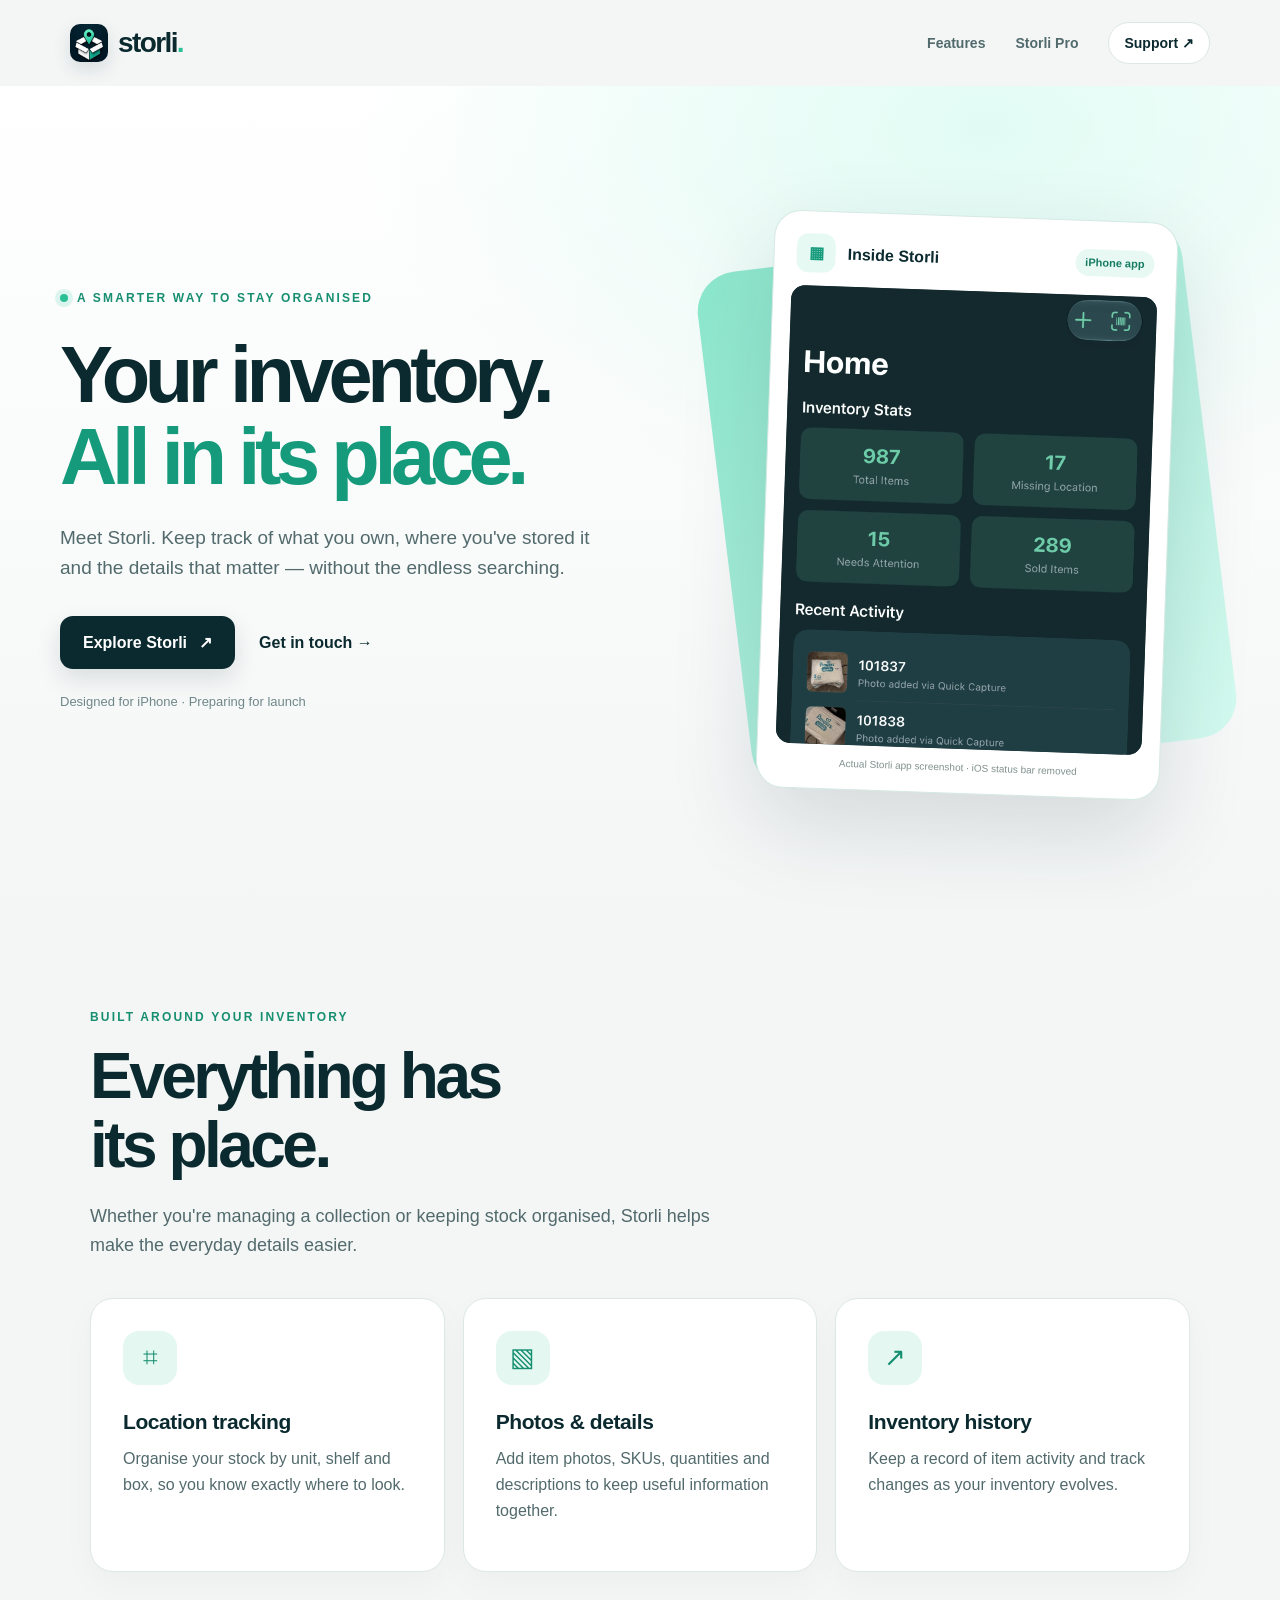
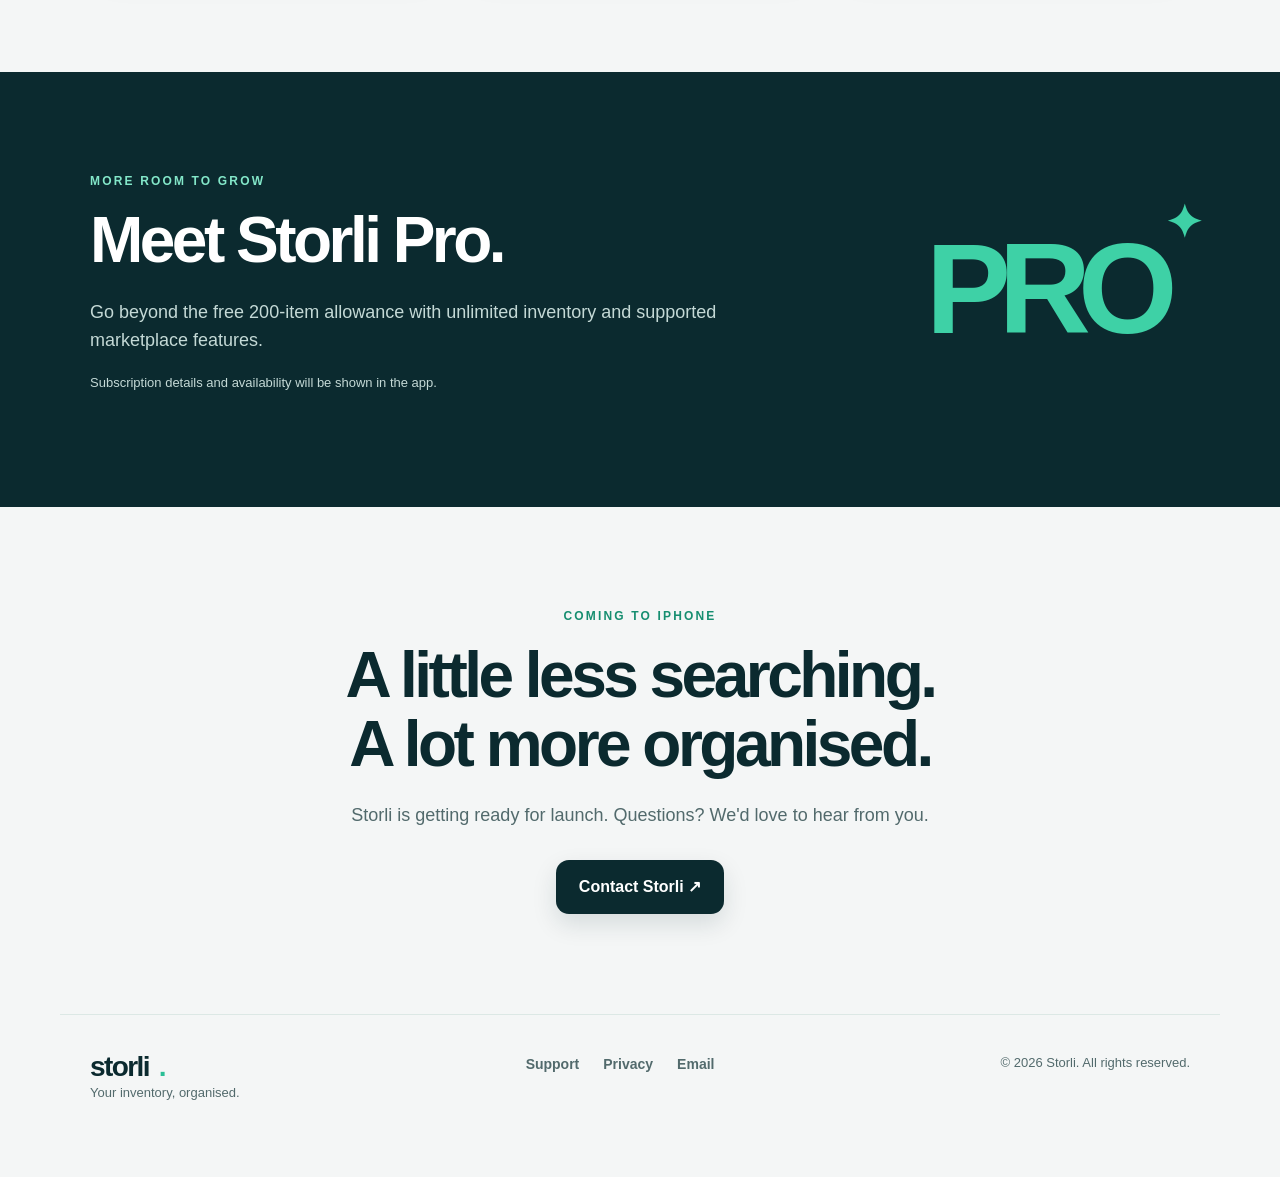
==== commit e89b09d4: "Add files via upload" ====
--- a/index.html
+++ b/index.html
@@ -1,15 +1,7 @@
 <!doctype html>
 <html lang="en"><head><meta charset="utf-8"><meta name="viewport" content="width=device-width,initial-scale=1"><meta name="theme-color" content="#0B2A2F"><meta name="description" content="Storli helps you organise your inventory, track where items are stored and find stock fast."><title>Storli — Your inventory, organised.</title><link rel="stylesheet" href="styles.css"></head>
 <body>
-<header class="nav">
-<img
-  class="brand-icon"
-  src="/assets/storli-icon.png"
-  alt="Storli app icon"
-  width="38"
-  height="38"
->
-</span>storli<span class="word-dot">.</span></a><nav aria-label="Main navigation"><a href="#features">Features</a><a href="#pro">Storli Pro</a><a class="nav-cta" href="support.html">Support ↗</a></nav></header>
+<header class="nav"><a class="brand" href="/" aria-label="Storli home"><img class="brand-icon" src="assets/storli-icon.png" alt="" width="38" height="38"><span class="brand-wordmark">storli<span class="word-dot">.</span></span></a><nav aria-label="Main navigation"><a href="#features">Features</a><a href="#pro">Storli Pro</a><a class="nav-cta" href="support.html">Support ↗</a></nav></header>
 <main>
 <section class="hero"><div class="hero-inner"><div class="hero-copy reveal"><div class="eyebrow">A smarter way to stay organised</div><h1>Your inventory.<br><em>All in its place.</em></h1><p>Meet Storli. Keep track of what you own, where you've stored it and the details that matter — without the endless searching.</p><div class="actions"><a class="button" href="#features">Explore Storli <span aria-hidden="true">↗</span></a><a class="quiet" href="support.html">Get in touch →</a></div><p class="micro">Designed for iPhone · Preparing for launch</p></div>
 <div class="preview-shell reveal"><div class="preview preview-real"><div class="preview-head"><span class="preview-icon">▦</span><span>Inside Storli</span><span class="preview-count">iPhone app</span></div><div class="screen-crop"><img src="assets/storli-home-original.webp" alt="Storli Home dashboard showing inventory statistics and recent activity" width="1206" height="1880" loading="eager"></div><div class="preview-foot">Actual Storli app screenshot · iOS status bar removed</div></div></div></section>
--- a/styles.css
+++ b/styles.css
@@ -3,84 +3,17 @@
 /* Production app icon extracted from the supplied launch screenshot. */
 .brand-icon{display:block;object-fit:cover;background:transparent;border-radius:10px;box-shadow:0 7px 18px #0b2a2f20;flex-shrink:0}.brand-icon:after{content:none}
 
-
-/* Storli app screenshot — clean responsive layout */
-
-.hero-inner > * {
-  min-width: 0;
-}
-
-.preview-shell {
-  width: 100%;
-  max-width: 460px;
-  min-width: 0;
-  margin-inline: auto;
-}
-
-.preview-real {
-  width: 100%;
-  max-width: 100%;
-  min-width: 0;
-  padding: 18px;
-  overflow: hidden;
-  transform: rotate(2deg);
-}
-
-.preview-real .preview-head {
-  padding: 4px 4px 13px;
-}
-
-.preview-real .screen-crop {
-  position: relative;
-  display: block;
-  width: 100%;
-  aspect-ratio: 4 / 5;
-  height: auto;
-  overflow: hidden;
-  border-radius: 14px;
-  background: #112a2e;
-}
-
-.preview-real .screen-crop img {
-  display: block;
-  width: 100%;
-  height: 100%;
-  max-width: none;
-  max-height: none;
-  object-fit: cover;
-  object-position: center top;
-}
-
-.preview-real .preview-foot {
-  line-height: 1.4;
-  margin-top: 12px;
-}
-
-@media (max-width: 850px) {
-  .hero-inner {
-    grid-template-columns: minmax(0, 1fr);
-  }
-}
-
-@media (max-width: 620px) {
-  .preview-shell {
-    max-width: 360px;
-    padding: 14px;
-  }
-
-  .preview-real {
-    padding: 13px;
-  }
-
-  .preview-real .screen-crop {
-    border-radius: 12px;
-  }
-
-  .preview-real .preview-head {
-    font-size: 13px;
-  }
-
-  .preview-real .preview-count {
-    font-size: 10px;
-  }
-}
+/* Final consolidated branding and screenshot layout. */
+.nav .brand {display:inline-flex;align-items:center;justify-content:flex-start;gap:10px;flex:0 0 auto;white-space:nowrap;}
+.nav .brand-wordmark {display:inline-block;font-size:inherit;font-weight:800;letter-spacing:-1.6px;line-height:1;}
+.nav .brand-wordmark .word-dot {color:var(--mint-deep);}
+.nav .brand-icon {width:38px;height:38px;display:block;flex:0 0 38px;object-fit:cover;}
+.hero-inner > * {min-width:0;}
+.preview-shell {width:100%;max-width:460px;min-width:0;margin-inline:auto;}
+.preview-real {width:100%;max-width:100%;min-width:0;padding:18px;overflow:hidden;transform:rotate(2deg);}
+.preview-real .preview-head {padding:4px 4px 13px;}
+.preview-real .screen-crop {position:relative;display:block;width:100%;height:auto;aspect-ratio:4/5;overflow:hidden;border-radius:14px;background:#112a2e;}
+.preview-real .screen-crop img {display:block;width:100%;height:100%;max-width:none;max-height:none;object-fit:cover;object-position:center top;}
+.preview-real .preview-foot {line-height:1.4;margin-top:12px;}
+@media(max-width:850px){.hero-inner{grid-template-columns:minmax(0,1fr);}}
+@media(max-width:620px){.nav .brand-icon{width:34px;height:34px;flex-basis:34px}.preview-shell{max-width:360px;padding:14px}.preview-real{padding:13px}.preview-real .screen-crop{border-radius:12px}.preview-real .preview-head{font-size:13px}.preview-real .preview-count{font-size:10px}}
